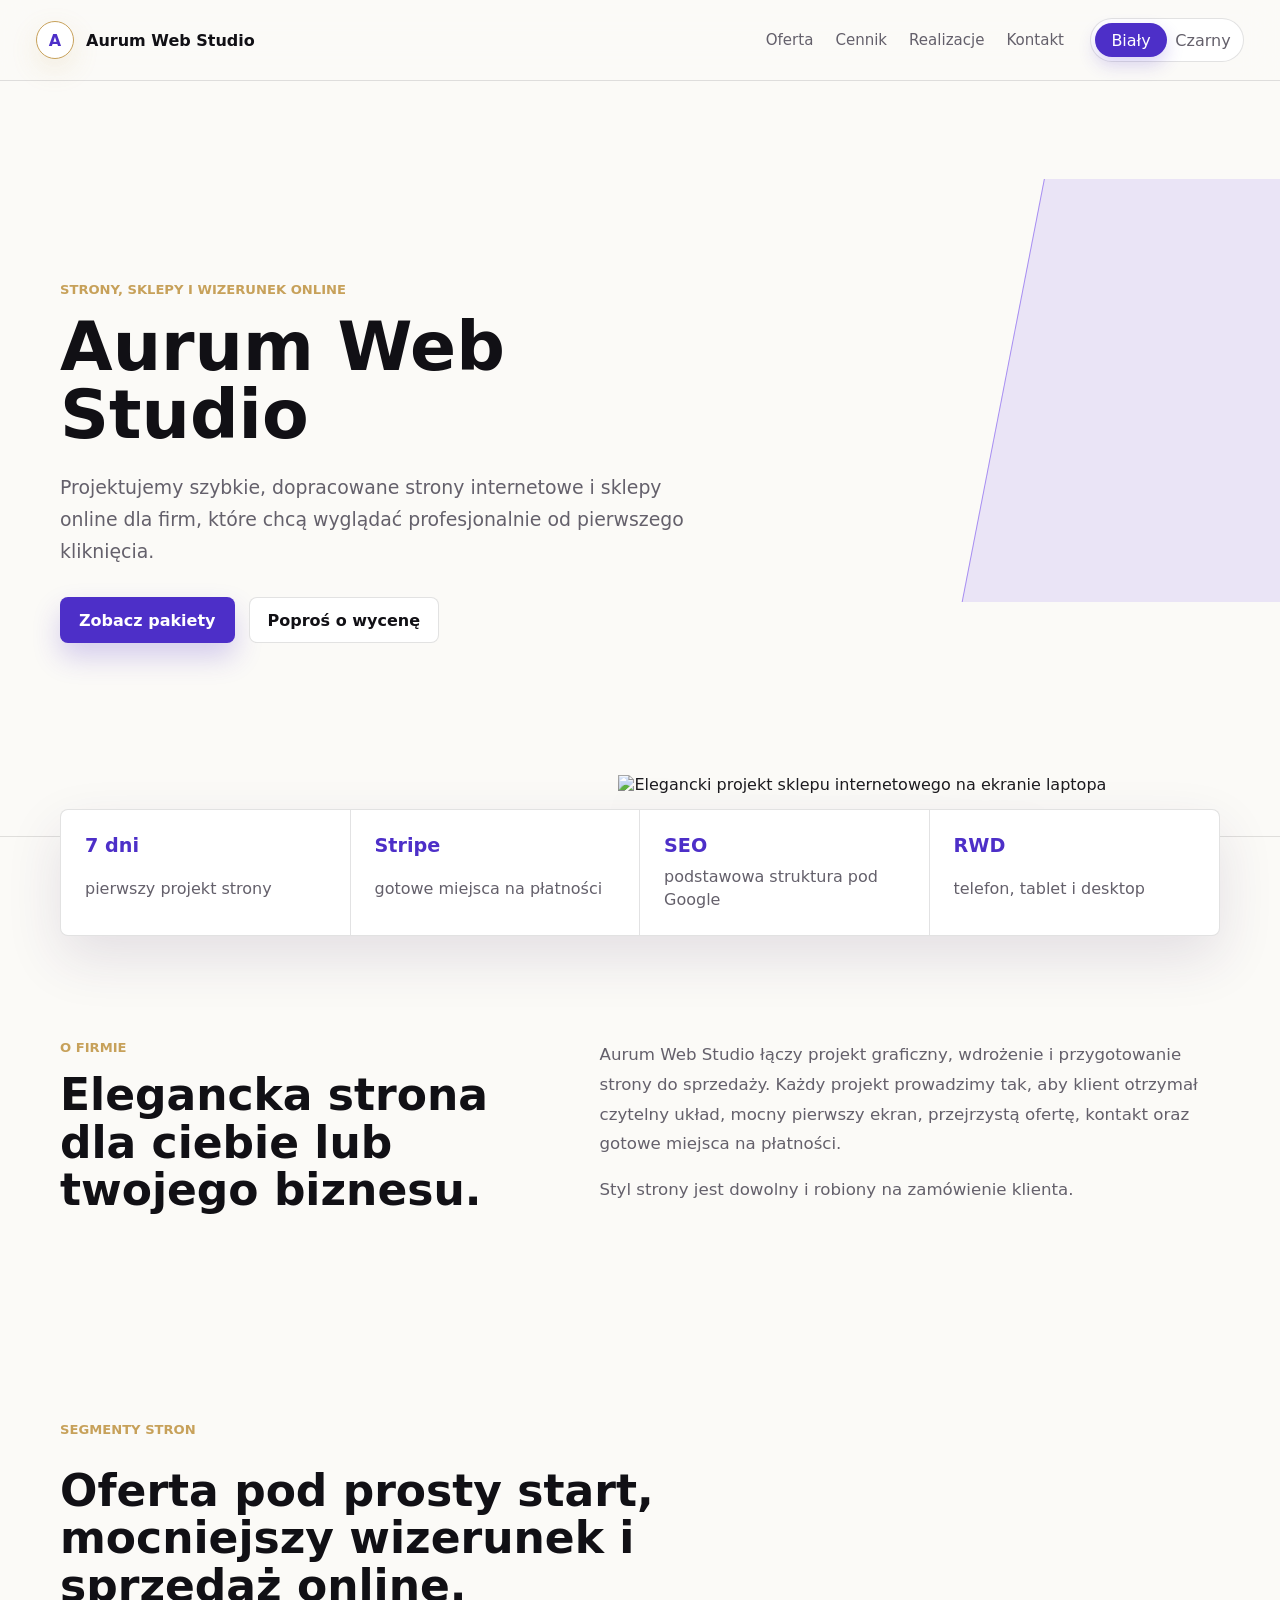
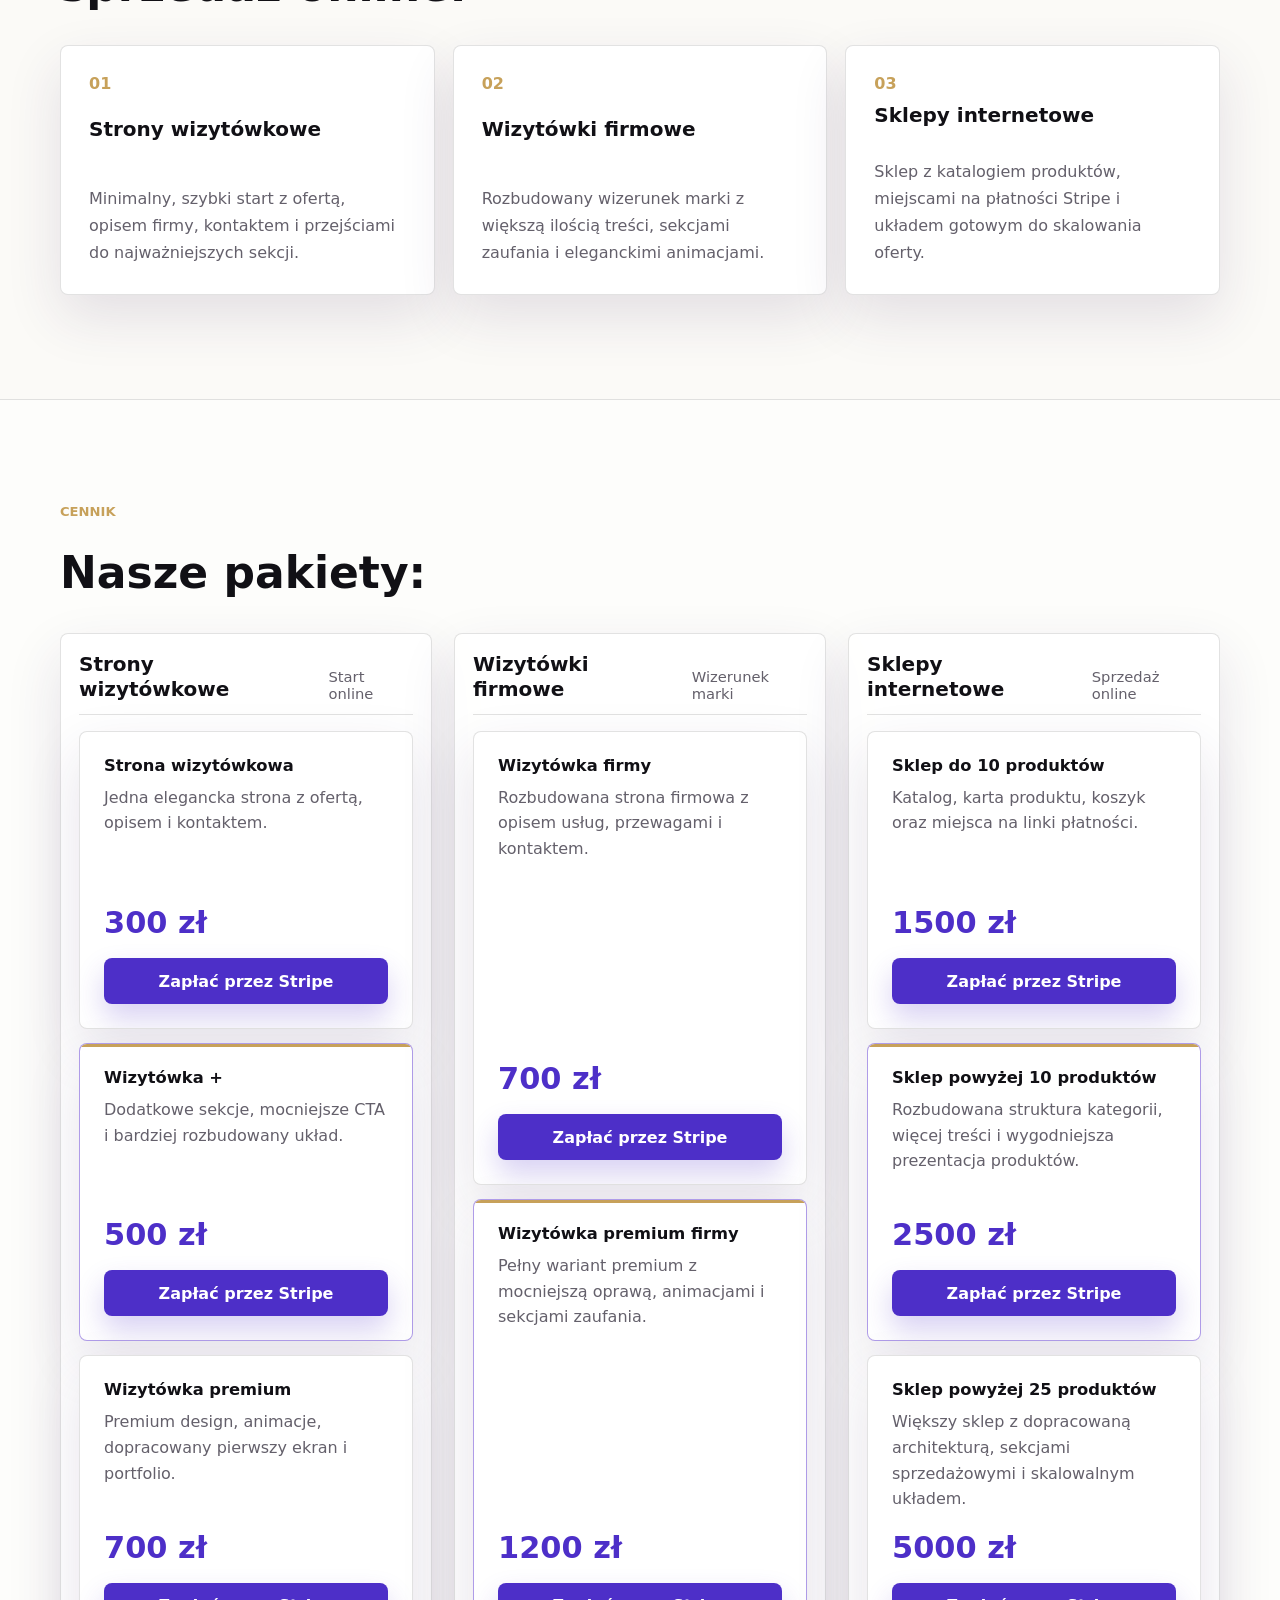
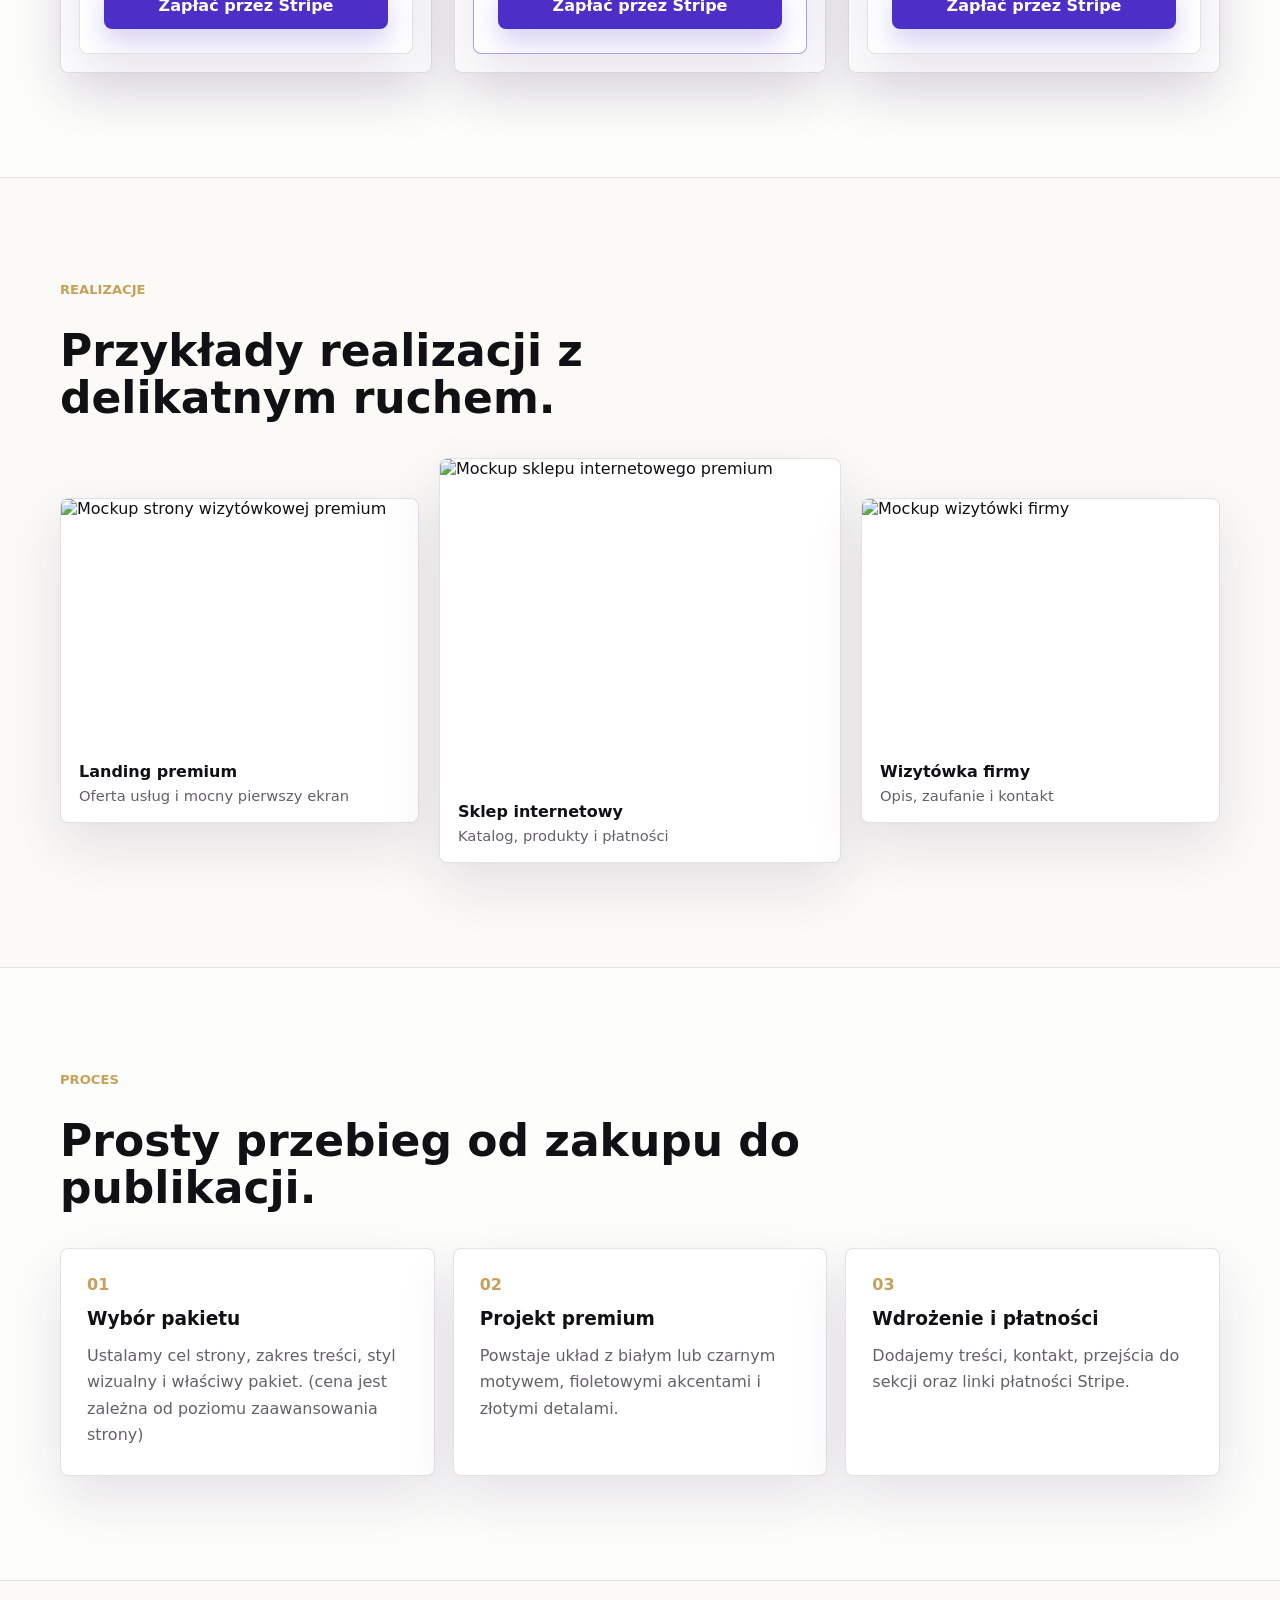
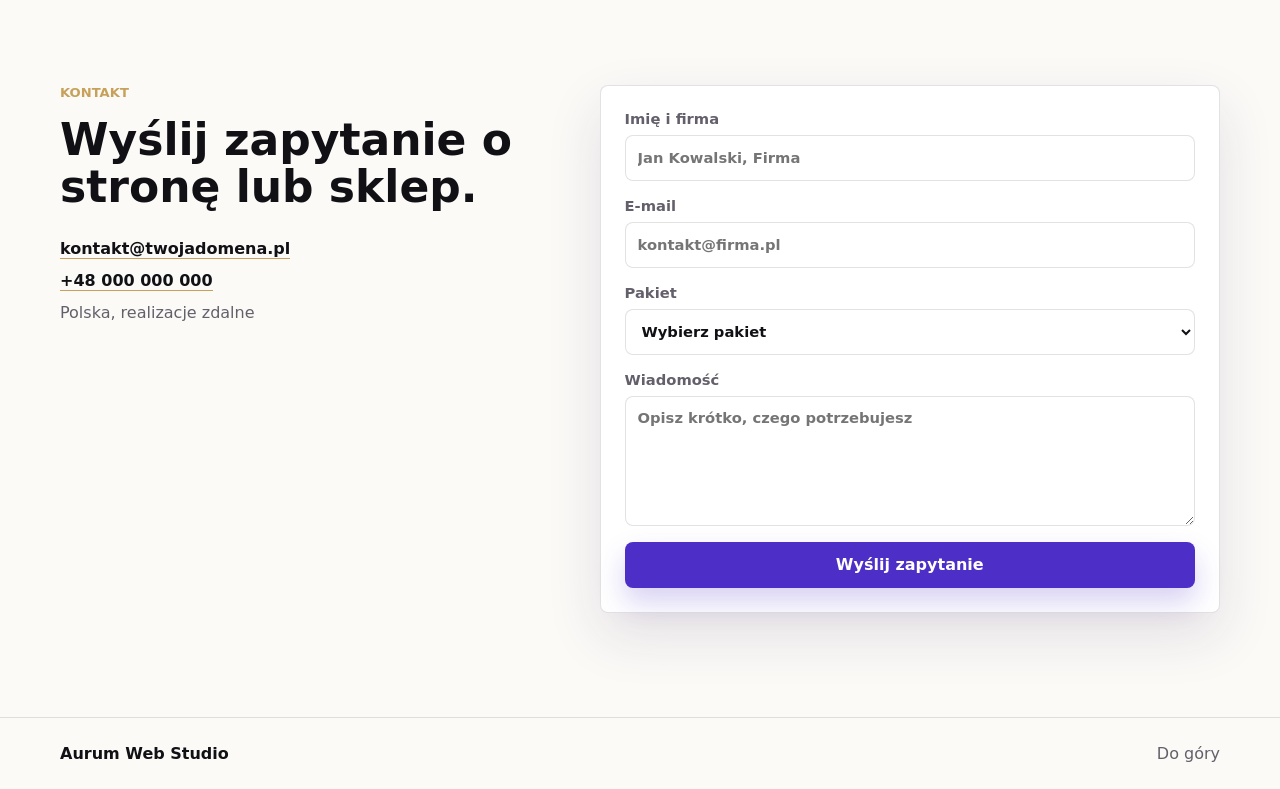
==== index.html @ e0962e8e "Add files via upload" ====
<!doctype html>
<html lang="pl" data-theme="light">
  <head>
    <meta charset="utf-8" />
    <meta name="viewport" content="width=device-width, initial-scale=1" />
    <meta
      name="description"
      content="Premium strony internetowe i sklepy online z eleganckim designem, płatnościami Stripe oraz gotowym kontaktem."
    />
    <title>Aurum Web Studio | Strony internetowe premium</title>
    <script>
      document.documentElement.classList.add("js");
    </script>
    <link rel="preload" href="assets/mockup-commerce.svg" as="image" />
    <link rel="stylesheet" href="styles.css" />
  </head>
  <body>
    <header class="site-header" data-reveal>
      <a class="brand-mark" href="#start" aria-label="Powrót na początek">
        <span class="brand-symbol" aria-hidden="true">A</span>
        <span class="brand-name">Aurum Web Studio</span>
      </a>

      <nav class="main-nav" aria-label="Główna nawigacja">
        <a href="#oferta">Oferta</a>
        <a href="#cennik">Cennik</a>
        <a href="#realizacje">Realizacje</a>
        <a href="#kontakt">Kontakt</a>
      </nav>

      <div class="theme-control" aria-label="Wybór motywu">
        <button class="theme-option is-active" type="button" data-theme-set="light">Biały</button>
        <button class="theme-option" type="button" data-theme-set="dark">Czarny</button>
      </div>
    </header>

    <main id="start">
      <section class="hero-section section-pad">
        <img
          class="hero-visual"
          src="assets/mockup-commerce.svg"
          alt="Elegancki projekt sklepu internetowego na ekranie laptopa"
        />

        <div class="section-shell hero-grid">
          <div class="hero-copy" data-reveal>
            <p class="eyebrow">Strony, sklepy i wizerunek online</p>
            <h1 class="brand-name">Aurum Web Studio</h1>
            <p class="hero-lead">
              Projektujemy szybkie, dopracowane strony internetowe i sklepy online dla firm, które chcą wyglądać
              profesjonalnie od pierwszego kliknięcia.
            </p>
            <div class="hero-actions" aria-label="Najważniejsze akcje">
              <a class="button button-primary" href="#cennik">Zobacz pakiety</a>
              <a class="button button-secondary" href="#kontakt">Poproś o wycenę</a>
            </div>
          </div>

        </div>
      </section>

      <section class="trust-strip" aria-label="Zakres realizacji" data-reveal>
        <div class="trust-item">
          <strong>7 dni</strong>
          <span>pierwszy projekt strony</span>
        </div>
        <div class="trust-item">
          <strong>Stripe</strong>
          <span>gotowe miejsca na płatności</span>
        </div>
        <div class="trust-item">
          <strong>SEO</strong>
          <span>podstawowa struktura pod Google</span>
        </div>
        <div class="trust-item">
          <strong>RWD</strong>
          <span>telefon, tablet i desktop</span>
        </div>
      </section>

      <section class="about-section section-pad" id="oferta">
        <div class="section-shell two-column">
          <div data-reveal>
            <p class="eyebrow">O firmie</p>
            <h2>Elegancka strona dla ciebie lub twojego biznesu.</h2>
          </div>
          <div class="rich-copy" data-reveal>
            <p>
              <span class="brand-name">Aurum Web Studio</span> łączy projekt graficzny, wdrożenie i przygotowanie strony
              do sprzedaży. Każdy projekt prowadzimy tak, aby klient otrzymał czytelny układ, mocny pierwszy ekran,
              przejrzystą ofertę, kontakt oraz gotowe miejsca na płatności.
            </p>
            <p>
              Styl strony jest dowolny i robiony na zamówienie klienta.
            </p>
          </div>
        </div>
      </section>

      <section class="services-section section-pad">
        <div class="section-shell">
          <div class="section-heading" data-reveal>
            <p class="eyebrow">Segmenty stron</p>
            <h2>Oferta pod prosty start, mocniejszy wizerunek i sprzedaż online.</h2>
          </div>

          <div class="service-grid">
            <article class="service-card" data-reveal>
              <span class="service-index">01</span>
              <h3>Strony wizytówkowe</h3>
              <p>Minimalny, szybki start z ofertą, opisem firmy, kontaktem i przejściami do najważniejszych sekcji.</p>
            </article>
            <article class="service-card" data-reveal>
              <span class="service-index">02</span>
              <h3>Wizytówki firmowe</h3>
              <p>Rozbudowany wizerunek marki z większą ilością treści, sekcjami zaufania i eleganckimi animacjami.</p>
            </article>
            <article class="service-card" data-reveal>
              <span class="service-index">03</span>
              <h3>Sklepy internetowe</h3>
              <p>Sklep z katalogiem produktów, miejscami na płatności Stripe i układem gotowym do skalowania oferty.</p>
            </article>
          </div>
        </div>
      </section>

      <section class="pricing-section section-pad" id="cennik">
        <div class="section-shell">
          <div class="section-heading" data-reveal>
            <p class="eyebrow">Cennik</p>
            <h2>Nasze pakiety:</h2>
          </div>

          <div class="pricing-groups">
            <div class="pricing-group" data-reveal>
              <div class="group-heading">
                <h3>Strony wizytówkowe</h3>
                <span>Start online</span>
              </div>
              <div class="price-list">
                <article class="price-card">
                  <div>
                    <h4>Strona wizytówkowa</h4>
                    <p>Jedna elegancka strona z ofertą, opisem i kontaktem.</p>
                  </div>
                  <strong>300 zł</strong>
                  <a class="stripe-button" href="https://buy.stripe.com/14A9AMg9U2O1gd68tHeAg01" data-plan="wizytowka-basic">Zapłać przez Stripe</a>
                </article>
                <article class="price-card featured">
                  <div>
                    <h4>Wizytówka +</h4>
                    <p>Dodatkowe sekcje, mocniejsze CTA i bardziej rozbudowany układ.</p>
                  </div>
                  <strong>500 zł</strong>
                  <a class="stripe-button" href="https://buy.stripe.com/5kQ3co0aW88lgd67pDeAg03" data-plan="wizytowka-plus">Zapłać przez Stripe</a>
                </article>
                <article class="price-card">
                  <div>
                    <h4>Wizytówka premium</h4>
                    <p>Premium design, animacje, dopracowany pierwszy ekran i portfolio.</p>
                  </div>
                  <strong>700 zł</strong>
                  <a class="stripe-button" href="https://buy.stripe.com/aFa7sE6zkagt2mg7pDeAg04" data-plan="wizytowka-premium">Zapłać przez Stripe</a>
                </article>
              </div>
            </div>

            <div class="pricing-group" data-reveal>
              <div class="group-heading">
                <h3>Wizytówki firmowe</h3>
                <span>Wizerunek marki</span>
              </div>
              <div class="price-list">
                <article class="price-card">
                  <div>
                    <h4>Wizytówka firmy</h4>
                    <p>Rozbudowana strona firmowa z opisem usług, przewagami i kontaktem.</p>
                  </div>
                  <strong>700 zł</strong>
                  <a class="stripe-button" href="https://buy.stripe.com/dRmaEQ8Hs1JX6CwfW9eAg05" data-plan="firma-basic">Zapłać przez Stripe</a>
                </article>
                <article class="price-card featured">
                  <div>
                    <h4>Wizytówka premium firmy</h4>
                    <p>Pełny wariant premium z mocniejszą oprawą, animacjami i sekcjami zaufania.</p>
                  </div>
                  <strong>1200 zł</strong>
                  <a class="stripe-button" href="https://buy.stripe.com/28E14g5vgdsF2mgcJXeAg06" data-plan="firma-premium">Zapłać przez Stripe</a>
                </article>
              </div>
            </div>

            <div class="pricing-group" data-reveal>
              <div class="group-heading">
                <h3>Sklepy internetowe</h3>
                <span>Sprzedaż online</span>
              </div>
              <div class="price-list">
                <article class="price-card">
                  <div>
                    <h4>Sklep do 10 produktów</h4>
                    <p>Katalog, karta produktu, koszyk oraz miejsca na linki płatności.</p>
                  </div>
                  <strong>1500 zł</strong>
                  <a class="stripe-button" href="https://buy.stripe.com/6oUcMY8Hs74h0e811feAg07" data-plan="sklep-10">Zapłać przez Stripe</a>
                </article>
                <article class="price-card featured">
                  <div>
                    <h4>Sklep powyżej 10 produktów</h4>
                    <p>Rozbudowana struktura kategorii, więcej treści i wygodniejsza prezentacja produktów.</p>
                  </div>
                  <strong>2500 zł</strong>
                  <a class="stripe-button" href="https://buy.stripe.com/4gM4gsf5QdsF4uoh0deAg08" data-plan="sklep-25">Zapłać przez Stripe</a>
                </article>
                <article class="price-card">
                  <div>
                    <h4>Sklep powyżej 25 produktów</h4>
                    <p>Większy sklep z dopracowaną architekturą, sekcjami sprzedażowymi i skalowalnym układem.</p>
                  </div>
                  <strong>5000 zł</strong>
                  <a class="stripe-button" href="https://buy.stripe.com/28E14g7Do9cp9OI11feAg09" data-plan="sklep-25-plus">Zapłać przez Stripe</a>
                </article>
              </div>
            </div>
          </div>
        </div>
      </section>

      <section class="showcase-section section-pad" id="realizacje">
        <div class="section-shell">
          <div class="section-heading" data-reveal>
            <p class="eyebrow">Realizacje</p>
            <h2>Przykłady realizacji z delikatnym ruchem.</h2>
          </div>

          <div class="showcase-grid">
            <figure class="showcase-item" data-reveal>
              <img src="assets/mockup-landing.svg" alt="Mockup strony wizytówkowej premium" />
              <figcaption>
                <strong>Landing premium</strong>
                <span>Oferta usług i mocny pierwszy ekran</span>
              </figcaption>
            </figure>
            <figure class="showcase-item is-tall" data-reveal>
              <img src="assets/mockup-commerce.svg" alt="Mockup sklepu internetowego premium" />
              <figcaption>
                <strong>Sklep internetowy</strong>
                <span>Katalog, produkty i płatności</span>
              </figcaption>
            </figure>
            <figure class="showcase-item" data-reveal>
              <img src="assets/mockup-corporate.svg" alt="Mockup wizytówki firmy" />
              <figcaption>
                <strong>Wizytówka firmy</strong>
                <span>Opis, zaufanie i kontakt</span>
              </figcaption>
            </figure>
          </div>
        </div>
      </section>

      <section class="process-section section-pad">
        <div class="section-shell">
          <div class="section-heading" data-reveal>
            <p class="eyebrow">Proces</p>
            <h2>Prosty przebieg od zakupu do publikacji.</h2>
          </div>

          <ol class="process-list">
            <li data-reveal>
              <span>01</span>
              <strong>Wybór pakietu</strong>
              <p>Ustalamy cel strony, zakres treści, styl wizualny i właściwy pakiet. (cena jest zależna od poziomu zaawansowania strony)</p>
            </li>
            <li data-reveal>
              <span>02</span>
              <strong>Projekt premium</strong>
              <p>Powstaje układ z białym lub czarnym motywem, fioletowymi akcentami i złotymi detalami.</p>
            </li>
            <li data-reveal>
              <span>03</span>
              <strong>Wdrożenie i płatności</strong>
              <p>Dodajemy treści, kontakt, przejścia do sekcji oraz linki płatności Stripe.</p>
            </li>
          </ol>
        </div>
      </section>

      <section class="contact-section section-pad" id="kontakt">
        <div class="section-shell contact-grid">
          <div data-reveal>
            <p class="eyebrow">Kontakt</p>
            <h2>Wyślij zapytanie o stronę lub sklep.</h2>
            <div class="contact-details">
              <a href="mailto:kontakt@twojadomena.pl">kontakt@twojadomena.pl</a>
              <a href="tel:+48000000000">+48 000 000 000</a>
              <span>Polska, realizacje zdalne</span>
            </div>
          </div>

          <form class="contact-form" id="contactForm" data-reveal>
            <label>
              <span>Imię i firma</span>
              <input name="name" type="text" placeholder="Jan Kowalski, Firma" required />
            </label>
            <label>
              <span>E-mail</span>
              <input name="email" type="email" placeholder="kontakt@firma.pl" required />
            </label>
            <label>
              <span>Pakiet</span>
              <select name="package" required>
                <option value="">Wybierz pakiet</option>
                <option>Strona wizytówkowa - 300 zł</option>
                <option>Wizytówka + - 500 zł</option>
                <option>Wizytówka premium - 700 zł</option>
                <option>Wizytówka firmy - 700 zł</option>
                <option>Wizytówka premium firmy - 1200 zł</option>
                <option>Sklep do 10 produktów - 1500 zł</option>
                <option>Sklep powyżej 10 produktów - 2500 zł</option>
                <option>Sklep powyżej 25 produktów - 5000 zł</option>
              </select>
            </label>
            <label>
              <span>Wiadomość</span>
              <textarea name="message" rows="5" placeholder="Opisz krótko, czego potrzebujesz"></textarea>
            </label>
            <button class="button button-primary" type="submit">Wyślij zapytanie</button>
          </form>
        </div>
      </section>
    </main>

    <footer class="site-footer">
      <div class="section-shell footer-inner">
        <span class="brand-name">Aurum Web Studio</span>
        <a href="#start">Do góry</a>
      </div>
    </footer>

    <script src="script.js"></script>
  </body>
</html>
---- styles.css ----
:root {
  color-scheme: light;
  --bg: #fbfaf7;
  --bg-raised: #ffffff;
  --ink: #111015;
  --muted: #64606b;
  --line: rgba(17, 16, 21, 0.12);
  --purple: #6f45ef;
  --purple-strong: #4d2fc8;
  --gold: #c7a15a;
  --gold-soft: #f1e4c4;
  --shadow: 0 22px 55px rgba(55, 37, 91, 0.12);
  --radius: 8px;
  --max-width: 1160px;
  font-family:
    Inter, ui-sans-serif, system-ui, -apple-system, BlinkMacSystemFont, "Segoe UI", sans-serif;
  letter-spacing: 0;
}

:root[data-theme="dark"] {
  color-scheme: dark;
  --bg: #07070a;
  --bg-raised: #111017;
  --ink: #f8f5ee;
  --muted: #b7b0c4;
  --line: rgba(248, 245, 238, 0.14);
  --purple: #9676ff;
  --purple-strong: #b39cff;
  --gold: #e2c279;
  --gold-soft: rgba(226, 194, 121, 0.16);
  --shadow: 0 22px 55px rgba(0, 0, 0, 0.34);
}

* {
  box-sizing: border-box;
}

html {
  scroll-behavior: smooth;
}

section[id] {
  scroll-margin-top: 112px;
}

body {
  margin: 0;
  background: var(--bg);
  color: var(--ink);
  font-family: inherit;
  overflow-x: hidden;
}

body::selection {
  background: var(--gold-soft);
  color: var(--ink);
}

a {
  color: inherit;
  text-decoration: none;
}

img {
  display: block;
  max-width: 100%;
}

button,
input,
select,
textarea {
  font: inherit;
}

.site-header {
  position: sticky;
  top: 0;
  z-index: 20;
  display: grid;
  grid-template-columns: 1fr auto auto;
  gap: 26px;
  align-items: center;
  padding: 18px 36px;
  border-bottom: 1px solid var(--line);
  background: color-mix(in srgb, var(--bg) 88%, transparent);
  backdrop-filter: blur(18px);
}

.brand-mark {
  display: inline-flex;
  align-items: center;
  gap: 12px;
  min-width: 0;
  font-weight: 750;
}

.brand-symbol {
  display: grid;
  width: 38px;
  height: 38px;
  place-items: center;
  border: 1px solid var(--gold);
  border-radius: 50%;
  color: var(--purple-strong);
  background: var(--bg-raised);
  box-shadow: 0 10px 28px rgba(199, 161, 90, 0.16);
}

.brand-name {
  overflow-wrap: anywhere;
}

.main-nav {
  display: flex;
  gap: 22px;
  color: var(--muted);
  font-size: 0.94rem;
}

.main-nav a {
  position: relative;
  padding: 8px 0;
}

.main-nav a::after {
  position: absolute;
  right: 0;
  bottom: 2px;
  left: 0;
  height: 1px;
  content: "";
  background: var(--gold);
  transform: scaleX(0);
  transform-origin: right;
  transition: transform 220ms ease;
}

.main-nav a:hover::after,
.main-nav a:focus-visible::after {
  transform: scaleX(1);
  transform-origin: left;
}

.theme-control {
  display: grid;
  grid-template-columns: 1fr 1fr;
  min-width: 154px;
  padding: 4px;
  border: 1px solid var(--line);
  border-radius: 999px;
  background: var(--bg-raised);
}

.theme-option {
  min-height: 34px;
  border: 0;
  border-radius: 999px;
  color: var(--muted);
  background: transparent;
  cursor: pointer;
  transition:
    background 180ms ease,
    color 180ms ease,
    box-shadow 180ms ease;
}

.theme-option.is-active {
  color: #ffffff;
  background: var(--purple-strong);
  box-shadow: 0 8px 18px rgba(77, 47, 200, 0.2);
}

.section-shell {
  width: min(100% - 40px, var(--max-width));
  margin: 0 auto;
}

.section-pad {
  padding: 104px 0;
}

.hero-section {
  position: relative;
  min-height: 84svh;
  display: flex;
  align-items: center;
  overflow: clip;
  border-bottom: 1px solid var(--line);
}

.hero-section::before {
  position: absolute;
  top: 13%;
  right: 0;
  width: 30vw;
  min-width: 280px;
  height: 56%;
  content: "";
  border-left: 1px solid color-mix(in srgb, var(--purple) 55%, transparent);
  background: color-mix(in srgb, var(--purple) 12%, transparent);
  transform: skewX(-11deg) translateX(28%);
}

.hero-visual {
  position: absolute;
  right: max(20px, calc((100vw - var(--max-width)) / 2));
  bottom: 42px;
  width: min(47vw, 620px);
  opacity: 0.95;
  filter: drop-shadow(0 32px 46px rgba(50, 30, 90, 0.24));
  animation: visualDrift 9s ease-in-out infinite;
}

.hero-grid {
  position: relative;
  display: grid;
  grid-template-columns: minmax(0, 0.92fr) minmax(290px, 0.42fr);
  gap: 46px;
  align-items: end;
}

.hero-copy {
  max-width: 690px;
  padding: 36px 0 28px;
}

.eyebrow {
  margin: 0 0 16px;
  color: var(--gold);
  font-size: 0.82rem;
  font-weight: 800;
  text-transform: uppercase;
  letter-spacing: 0;
}

h1,
h2,
h3,
h4,
p {
  margin-top: 0;
}

h1 {
  margin-bottom: 22px;
  font-size: 4.25rem;
  line-height: 1;
  letter-spacing: 0;
}

h2 {
  margin-bottom: 0;
  max-width: 800px;
  font-size: 2.75rem;
  line-height: 1.08;
  letter-spacing: 0;
}

h3 {
  font-size: 1.25rem;
  line-height: 1.25;
  letter-spacing: 0;
}

h4 {
  font-size: 1.02rem;
  line-height: 1.28;
  letter-spacing: 0;
}

.hero-lead {
  max-width: 650px;
  margin-bottom: 30px;
  color: var(--muted);
  font-size: 1.18rem;
  line-height: 1.7;
}

.hero-actions {
  display: flex;
  flex-wrap: wrap;
  gap: 14px;
}

.button,
.stripe-button {
  display: inline-flex;
  align-items: center;
  justify-content: center;
  min-height: 46px;
  padding: 0 18px;
  border: 1px solid transparent;
  border-radius: var(--radius);
  font-weight: 750;
  cursor: pointer;
  transition:
    transform 180ms ease,
    box-shadow 180ms ease,
    border-color 180ms ease,
    background 180ms ease;
}

.button:hover,
.stripe-button:hover,
.button:focus-visible,
.stripe-button:focus-visible {
  transform: translateY(-2px);
}

.button-primary,
.stripe-button {
  color: #ffffff;
  background: var(--purple-strong);
  box-shadow: 0 14px 28px rgba(77, 47, 200, 0.22);
}

.button-secondary {
  color: var(--ink);
  border-color: var(--line);
  background: var(--bg-raised);
}

.contact-form input,
.contact-form select,
.contact-form textarea {
  width: 100%;
  border: 1px solid var(--line);
  border-radius: var(--radius);
  color: var(--ink);
  background: var(--bg-raised);
  outline: 0;
  transition:
    border-color 180ms ease,
    box-shadow 180ms ease;
}

.contact-form input:focus,
.contact-form select:focus,
.contact-form textarea:focus {
  border-color: var(--purple);
  box-shadow: 0 0 0 4px color-mix(in srgb, var(--purple) 18%, transparent);
}

.trust-strip {
  display: grid;
  grid-template-columns: repeat(4, 1fr);
  width: min(100% - 40px, var(--max-width));
  margin: -28px auto 0;
  border: 1px solid var(--line);
  border-radius: var(--radius);
  background: var(--bg-raised);
  box-shadow: var(--shadow);
}

.trust-item {
  display: grid;
  gap: 8px;
  padding: 24px;
  border-right: 1px solid var(--line);
}

.trust-item:last-child {
  border-right: 0;
}

.trust-item strong {
  color: var(--purple-strong);
  font-size: 1.2rem;
}

.trust-item span {
  color: var(--muted);
  line-height: 1.45;
}

.two-column,
.contact-grid {
  display: grid;
  grid-template-columns: minmax(0, 0.76fr) minmax(320px, 1fr);
  gap: 68px;
}

.rich-copy {
  color: var(--muted);
  font-size: 1.04rem;
  line-height: 1.78;
}

.rich-copy p:last-child {
  margin-bottom: 0;
}

.section-heading {
  display: grid;
  gap: 14px;
  margin-bottom: 36px;
}

.service-grid {
  display: grid;
  grid-template-columns: repeat(3, 1fr);
  gap: 18px;
}

.service-card,
.price-card,
.process-list li,
.contact-form {
  border: 1px solid var(--line);
  border-radius: var(--radius);
  background: var(--bg-raised);
  box-shadow: var(--shadow);
}

.service-card {
  min-height: 250px;
  display: flex;
  flex-direction: column;
  justify-content: space-between;
  padding: 28px;
  overflow: hidden;
}

.service-index {
  color: var(--gold);
  font-weight: 800;
}

.service-card p {
  margin-bottom: 0;
  color: var(--muted);
  line-height: 1.7;
}

.pricing-section,
.process-section {
  background: color-mix(in srgb, var(--bg-raised) 54%, var(--bg));
  border-top: 1px solid var(--line);
  border-bottom: 1px solid var(--line);
}

.pricing-groups {
  display: grid;
  grid-template-columns: repeat(3, minmax(0, 1fr));
  gap: 22px;
  align-items: stretch;
}

.pricing-group {
  display: flex;
  flex-direction: column;
  gap: 16px;
  min-width: 0;
  padding: 18px;
  border: 1px solid var(--line);
  border-radius: var(--radius);
  background: color-mix(in srgb, var(--bg-raised) 82%, transparent);
  box-shadow: var(--shadow);
}

.group-heading {
  display: flex;
  align-items: end;
  justify-content: space-between;
  gap: 20px;
  padding-bottom: 12px;
  border-bottom: 1px solid var(--line);
}

.group-heading h3 {
  margin-bottom: 0;
}

.group-heading span {
  color: var(--muted);
  font-size: 0.92rem;
}

.price-list {
  display: grid;
  grid-auto-rows: 1fr;
  gap: 14px;
  flex: 1;
}

.price-card {
  position: relative;
  display: grid;
  grid-template-rows: 1fr auto auto;
  gap: 18px;
  min-height: 236px;
  padding: 24px;
  overflow: hidden;
}

.price-card::before {
  position: absolute;
  top: 0;
  right: 0;
  left: 0;
  height: 3px;
  content: "";
  background: var(--gold);
  opacity: 0;
  transition: opacity 180ms ease;
}

.price-card.featured {
  border-color: color-mix(in srgb, var(--purple) 44%, var(--line));
}

.price-card.featured::before {
  opacity: 1;
}

.price-card h4 {
  margin-bottom: 8px;
}

.price-card p {
  margin-bottom: 0;
  color: var(--muted);
  line-height: 1.6;
}

.price-card strong {
  color: var(--purple-strong);
  font-size: 1.9rem;
}

.stripe-button {
  width: 100%;
}

.showcase-grid {
  display: grid;
  grid-template-columns: 1fr 1.12fr 1fr;
  gap: 20px;
  align-items: center;
}

.showcase-item {
  margin: 0;
  border: 1px solid var(--line);
  border-radius: var(--radius);
  background: var(--bg-raised);
  box-shadow: var(--shadow);
  overflow: hidden;
  transform-style: preserve-3d;
  transition:
    transform 260ms ease,
    border-color 260ms ease;
}

.showcase-item:hover,
.showcase-item:focus-within {
  border-color: var(--gold);
  transform: translateY(-8px);
}

.showcase-item img {
  width: 100%;
  aspect-ratio: 16 / 11;
  object-fit: cover;
  animation: softFloat 8s ease-in-out infinite;
}

.showcase-item.is-tall img {
  aspect-ratio: 16 / 13;
}

.showcase-item figcaption {
  display: grid;
  gap: 6px;
  padding: 18px;
}

.showcase-item strong {
  font-size: 1rem;
}

.showcase-item span {
  color: var(--muted);
  font-size: 0.92rem;
}

.process-list {
  display: grid;
  grid-template-columns: repeat(3, 1fr);
  gap: 18px;
  padding: 0;
  margin: 0;
  list-style: none;
}

.process-list li {
  min-height: 228px;
  display: grid;
  gap: 14px;
  align-content: start;
  padding: 26px;
}

.process-list span {
  color: var(--gold);
  font-weight: 800;
}

.process-list strong {
  font-size: 1.16rem;
}

.process-list p {
  margin-bottom: 0;
  color: var(--muted);
  line-height: 1.65;
}

.contact-details {
  display: grid;
  gap: 12px;
  margin-top: 28px;
  color: var(--muted);
}

.contact-details a {
  width: fit-content;
  color: var(--ink);
  font-weight: 760;
  border-bottom: 1px solid var(--gold);
}

.contact-form {
  display: grid;
  gap: 16px;
  padding: 24px;
}

.contact-form label {
  display: grid;
  gap: 8px;
  color: var(--muted);
  font-size: 0.92rem;
  font-weight: 650;
}

.contact-form input,
.contact-form select {
  min-height: 46px;
  padding: 0 12px;
}

.contact-form textarea {
  min-height: 130px;
  padding: 12px;
  resize: vertical;
}

.site-footer {
  border-top: 1px solid var(--line);
  padding: 26px 0;
  color: var(--muted);
}

.footer-inner {
  display: flex;
  align-items: center;
  justify-content: space-between;
  gap: 18px;
}

.footer-inner .brand-name {
  color: var(--ink);
  font-weight: 780;
}

.js [data-reveal] {
  opacity: 0;
  transform: translateY(18px);
  transition:
    opacity 620ms ease,
    transform 620ms ease;
}

.js [data-reveal].is-visible {
  opacity: 1;
  transform: translateY(0);
}

@keyframes visualDrift {
  0%,
  100% {
    transform: translate3d(0, 0, 0) rotate(0deg);
  }
  50% {
    transform: translate3d(0, -12px, 0) rotate(0.4deg);
  }
}

@keyframes softFloat {
  0%,
  100% {
    transform: scale(1);
  }
  50% {
    transform: scale(1.025);
  }
}

@media (max-width: 980px) {
  .site-header {
    grid-template-columns: 1fr auto;
    padding: 14px 20px;
  }

  .main-nav {
    grid-column: 1 / -1;
    justify-content: space-between;
    order: 3;
    gap: 12px;
    overflow-x: auto;
  }

  .hero-grid,
  .two-column,
  .contact-grid,
  .service-grid,
  .process-list,
  .showcase-grid {
    grid-template-columns: 1fr;
  }

  .pricing-groups {
    grid-template-columns: repeat(3, minmax(280px, 1fr));
    overflow-x: auto;
    padding-bottom: 10px;
    scroll-snap-type: x proximity;
  }

  .pricing-group {
    scroll-snap-align: start;
  }

  .hero-section {
    min-height: auto;
    padding-top: 70px;
    flex-direction: column;
  }

  .hero-visual {
    position: relative;
    right: auto;
    bottom: auto;
    order: 2;
    width: min(100% - 40px, 520px);
    margin: 18px auto -42px;
  }

  .hero-section .section-shell {
    order: 1;
  }

  .hero-grid {
    gap: 18px;
  }

  h1 {
    font-size: 3.1rem;
  }

  h2 {
    font-size: 2.15rem;
  }

  .trust-strip {
    grid-template-columns: repeat(2, 1fr);
    margin-top: 0;
  }

  .trust-item:nth-child(2) {
    border-right: 0;
  }

  .trust-item:nth-child(-n + 2) {
    border-bottom: 1px solid var(--line);
  }

}

@media (max-width: 620px) {
  .site-header {
    gap: 12px;
  }

  .brand-mark {
    gap: 9px;
  }

  .brand-symbol {
    width: 34px;
    height: 34px;
  }

  .theme-control {
    min-width: 132px;
  }

  .theme-option {
    min-height: 32px;
    font-size: 0.86rem;
  }

  .main-nav {
    font-size: 0.88rem;
  }

  .section-shell,
  .trust-strip {
    width: min(100% - 28px, var(--max-width));
  }

  .section-pad {
    padding: 72px 0;
  }

  .hero-section {
    padding-top: 46px;
  }

  .hero-section::before {
    width: 240px;
    min-width: 0;
    height: 42%;
  }

  h1 {
    font-size: 2.45rem;
  }

  h2 {
    font-size: 1.82rem;
  }

  .hero-lead {
    font-size: 1rem;
  }

  .hero-actions,
  .footer-inner {
    align-items: stretch;
    flex-direction: column;
  }

  .button {
    width: 100%;
  }

  .trust-strip {
    grid-template-columns: 1fr;
  }

  .trust-item {
    border-right: 0;
    border-bottom: 1px solid var(--line);
  }

  .trust-item:last-child {
    border-bottom: 0;
  }

  .group-heading {
    align-items: start;
    flex-direction: column;
    gap: 6px;
  }

  .pricing-groups {
    grid-template-columns: 1fr;
    overflow-x: visible;
    padding-bottom: 0;
  }

  .price-card,
  .service-card,
  .process-list li,
  .contact-form {
    padding: 20px;
  }
}

@media (prefers-reduced-motion: reduce) {
  *,
  *::before,
  *::after {
    scroll-behavior: auto !important;
    animation-duration: 0.001ms !important;
    animation-iteration-count: 1 !important;
    transition-duration: 0.001ms !important;
  }
}
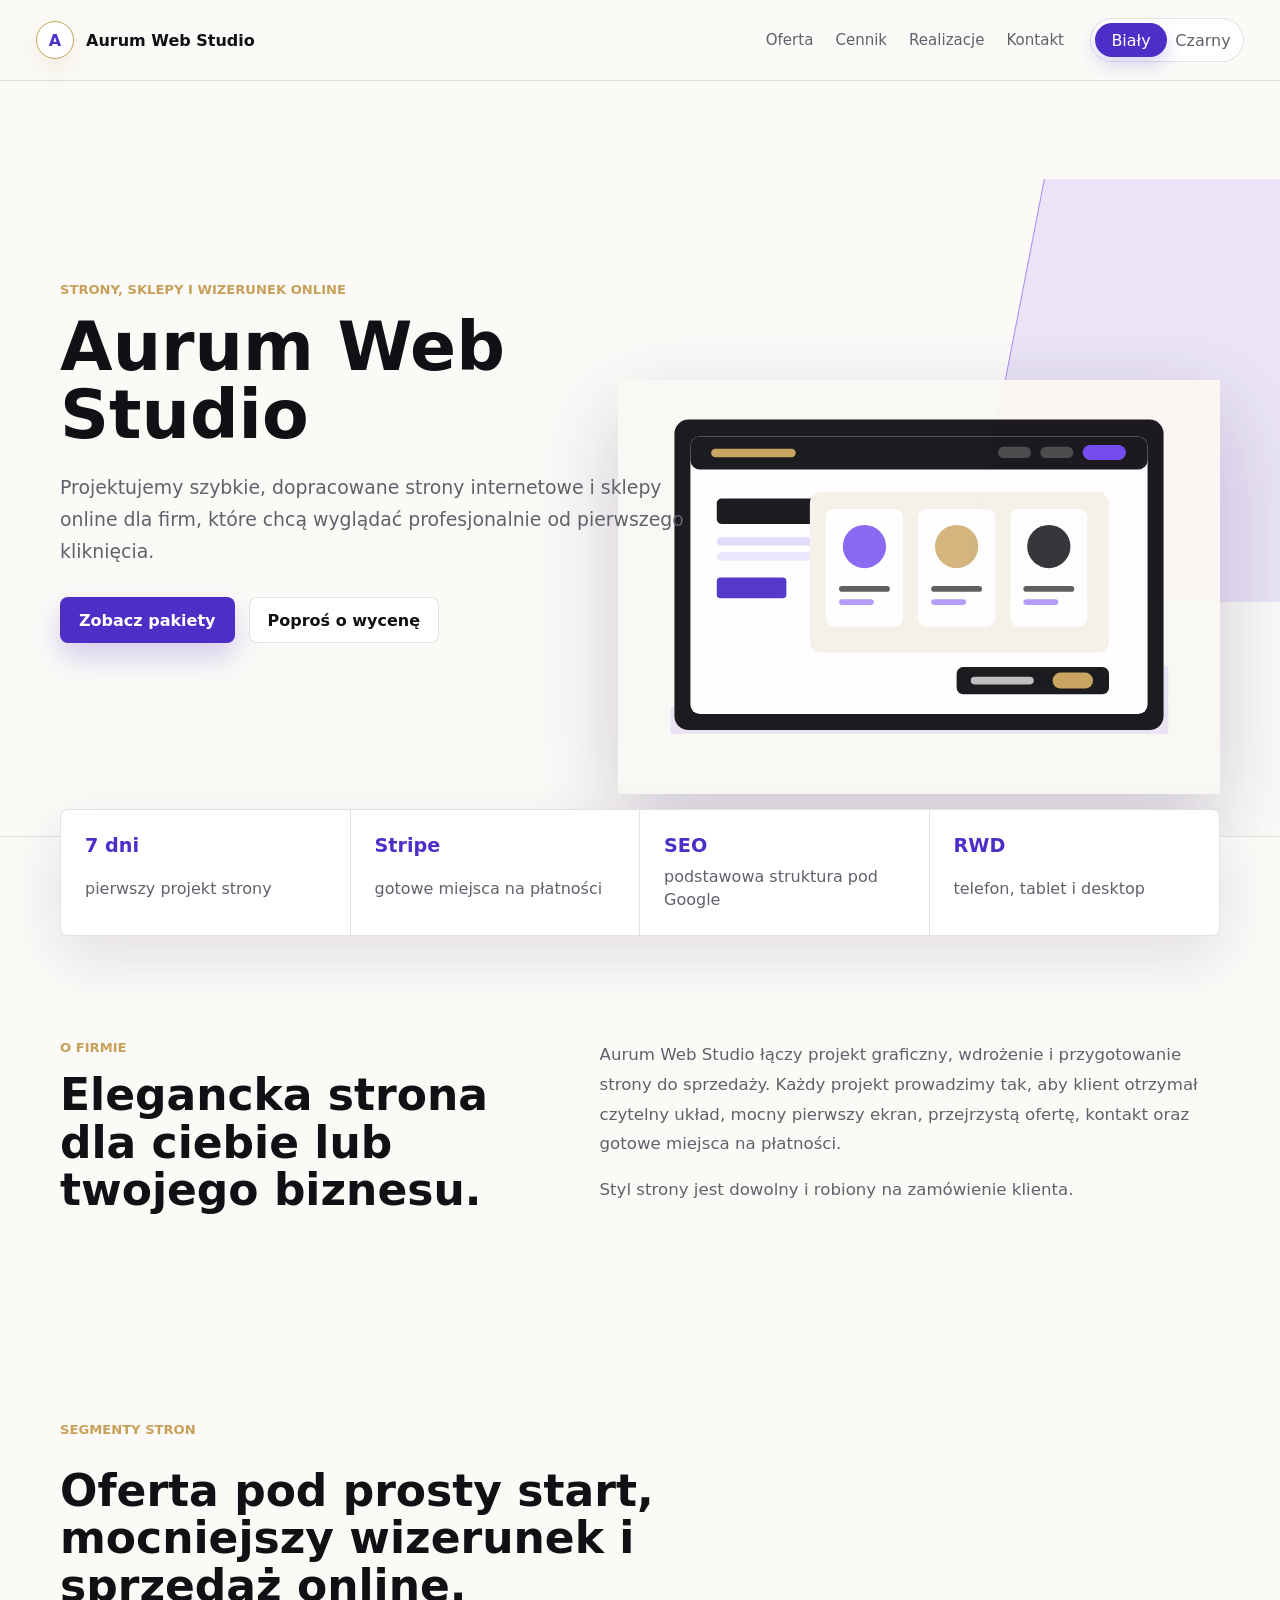
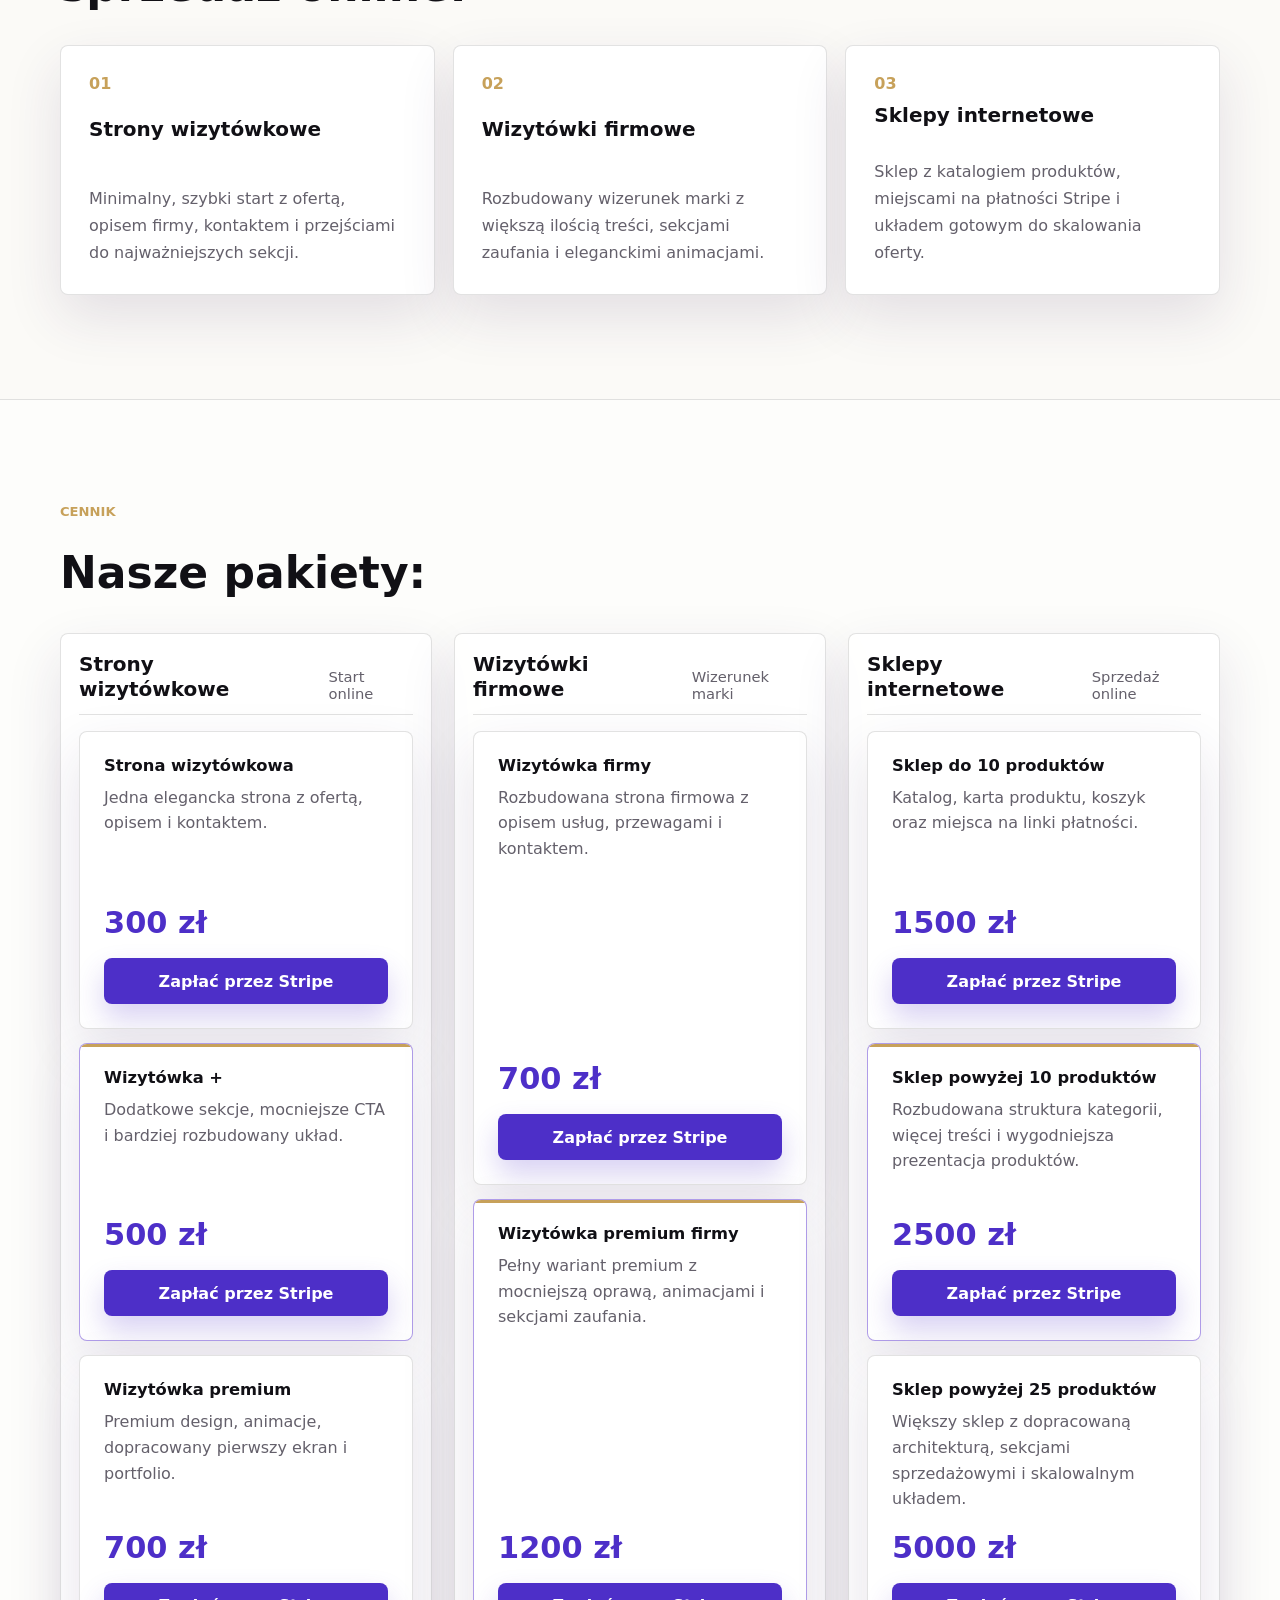
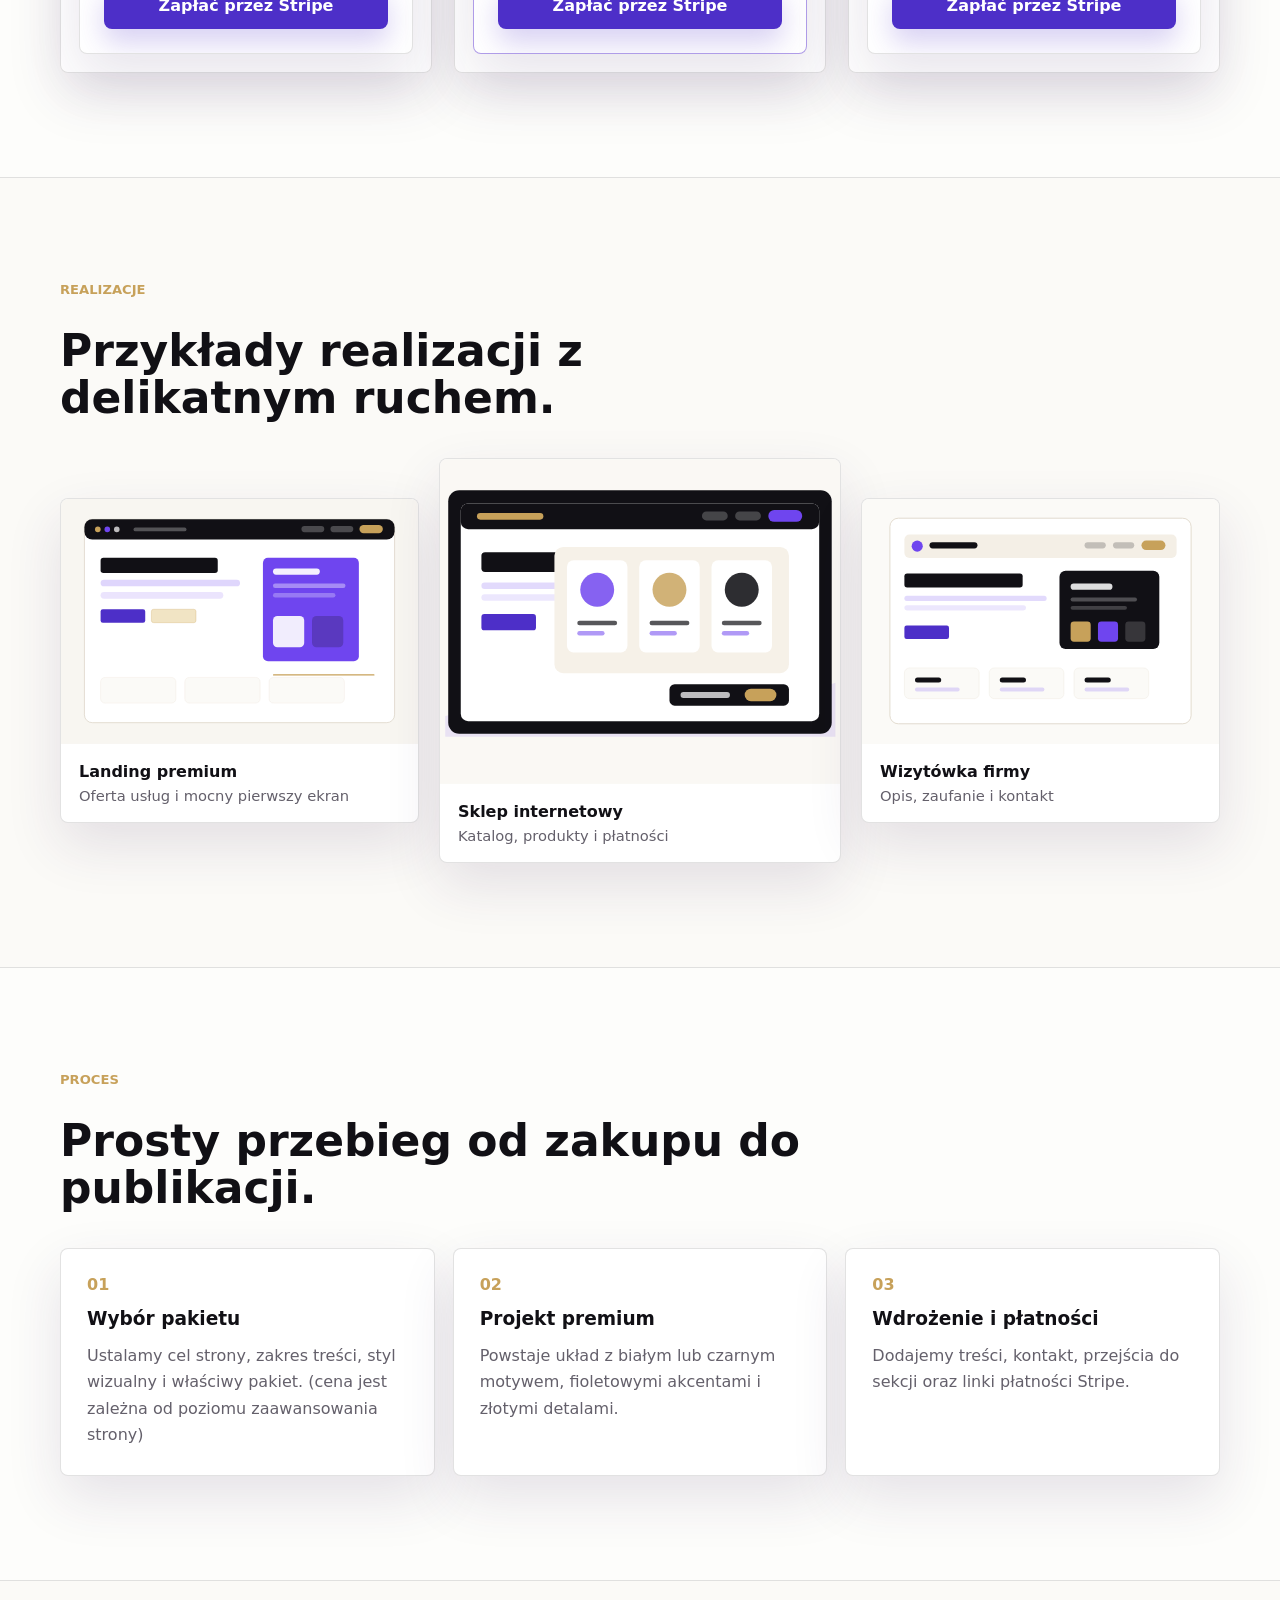
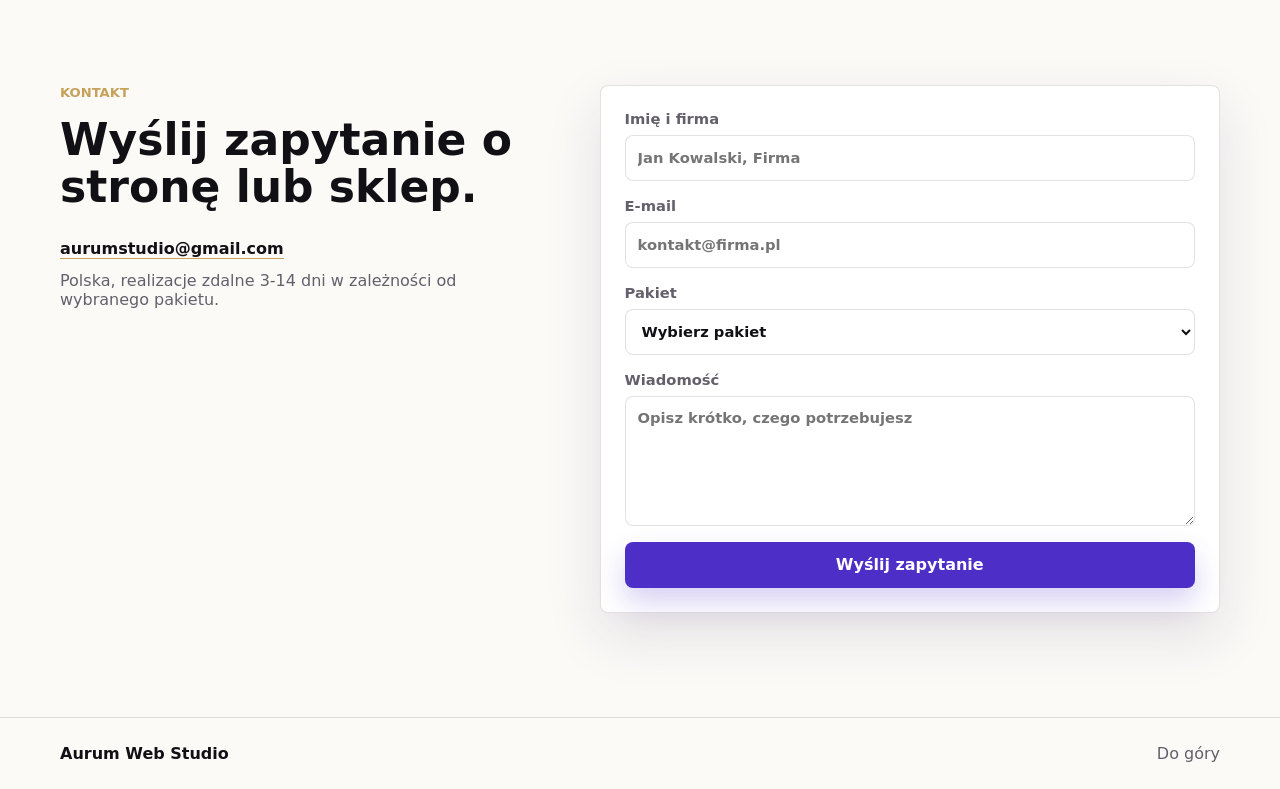
==== commit b64223c6: "Add files via upload" ====
--- a/index.html
+++ b/index.html
@@ -1,6 +1,7 @@
 <!doctype html>
 <html lang="pl" data-theme="light">
   <head>
+    <link rel="icon" type="image/png" href="/favicon.png">
     <meta charset="utf-8" />
     <meta name="viewport" content="width=device-width, initial-scale=1" />
     <meta
@@ -292,9 +293,8 @@
             <p class="eyebrow">Kontakt</p>
             <h2>Wyślij zapytanie o stronę lub sklep.</h2>
             <div class="contact-details">
-              <a href="mailto:kontakt@twojadomena.pl">kontakt@twojadomena.pl</a>
-              <a href="tel:+48000000000">+48 000 000 000</a>
-              <span>Polska, realizacje zdalne</span>
+              <a href="mailto:aurumstudio@gmail.com">aurumstudio@gmail.com</a>
+              <span>Polska, realizacje zdalne 3-14 dni w zależności od wybranego pakietu.</span>
             </div>
           </div>
 
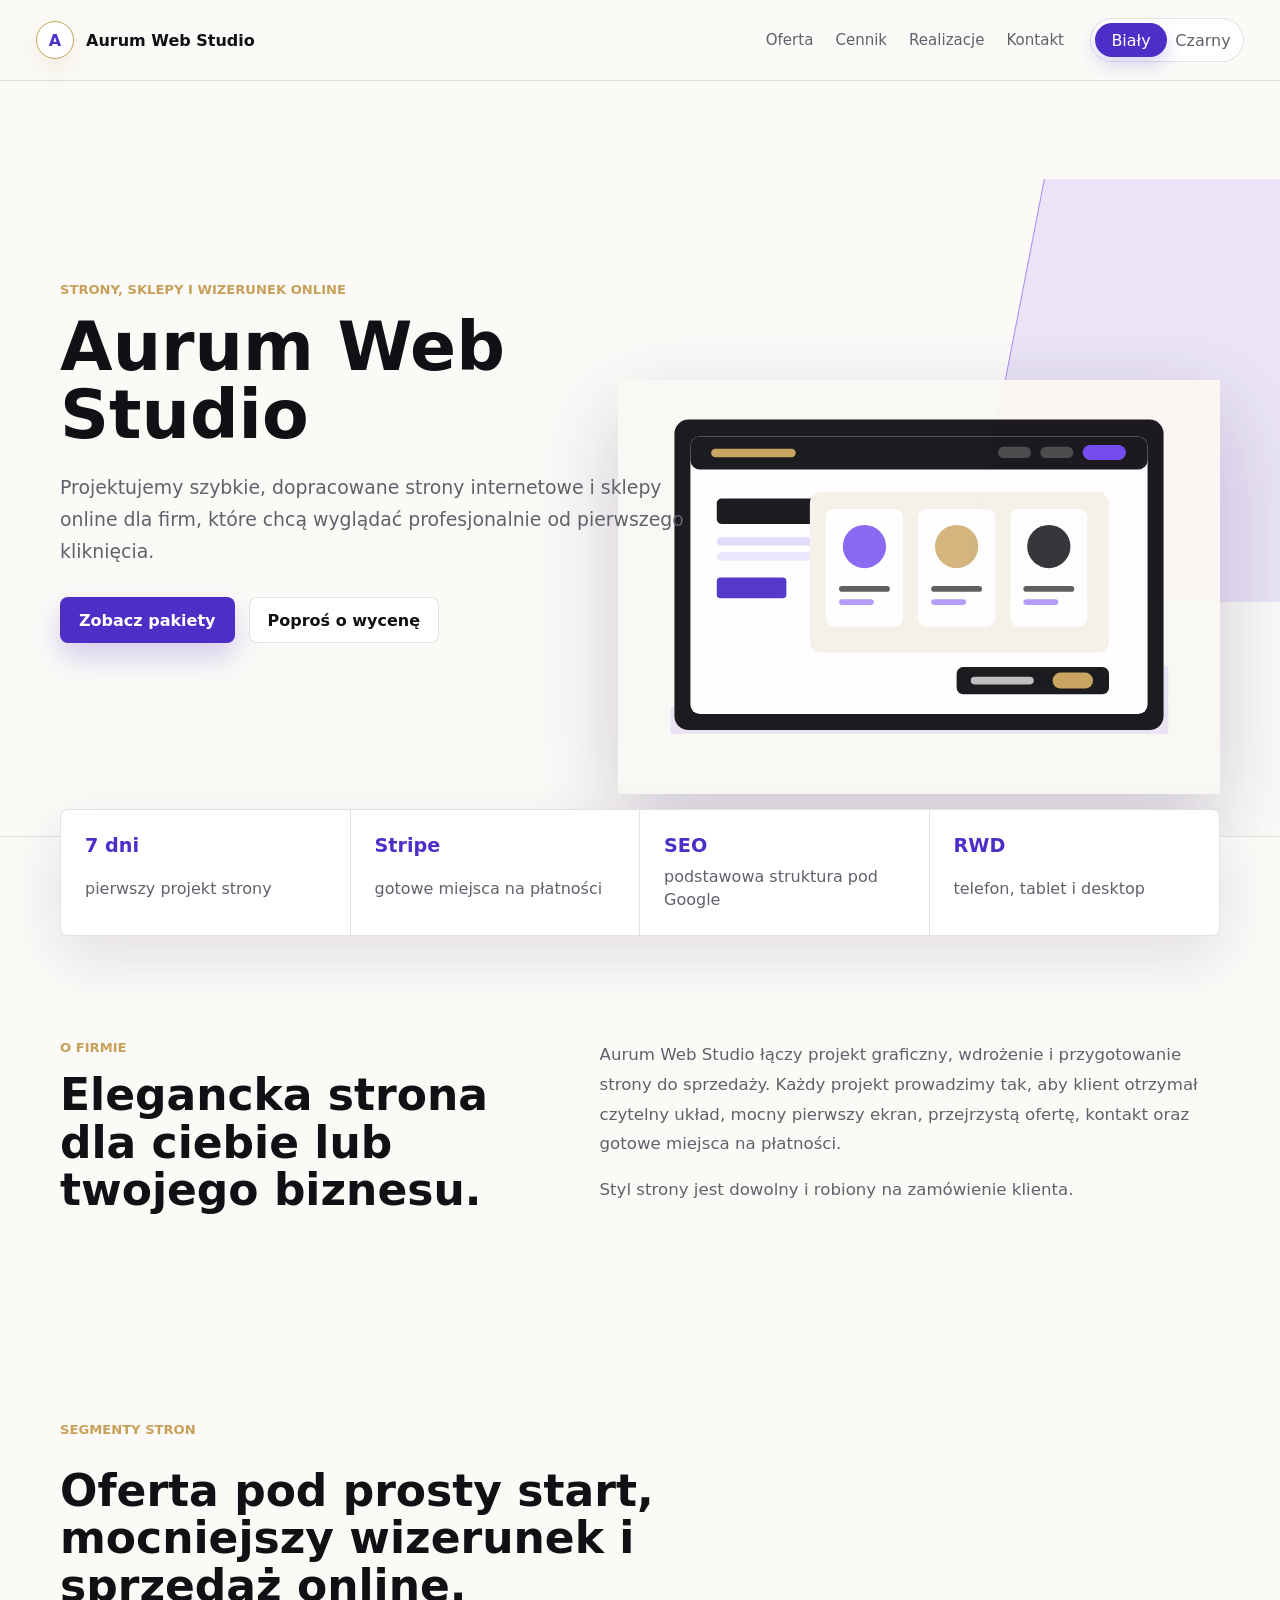
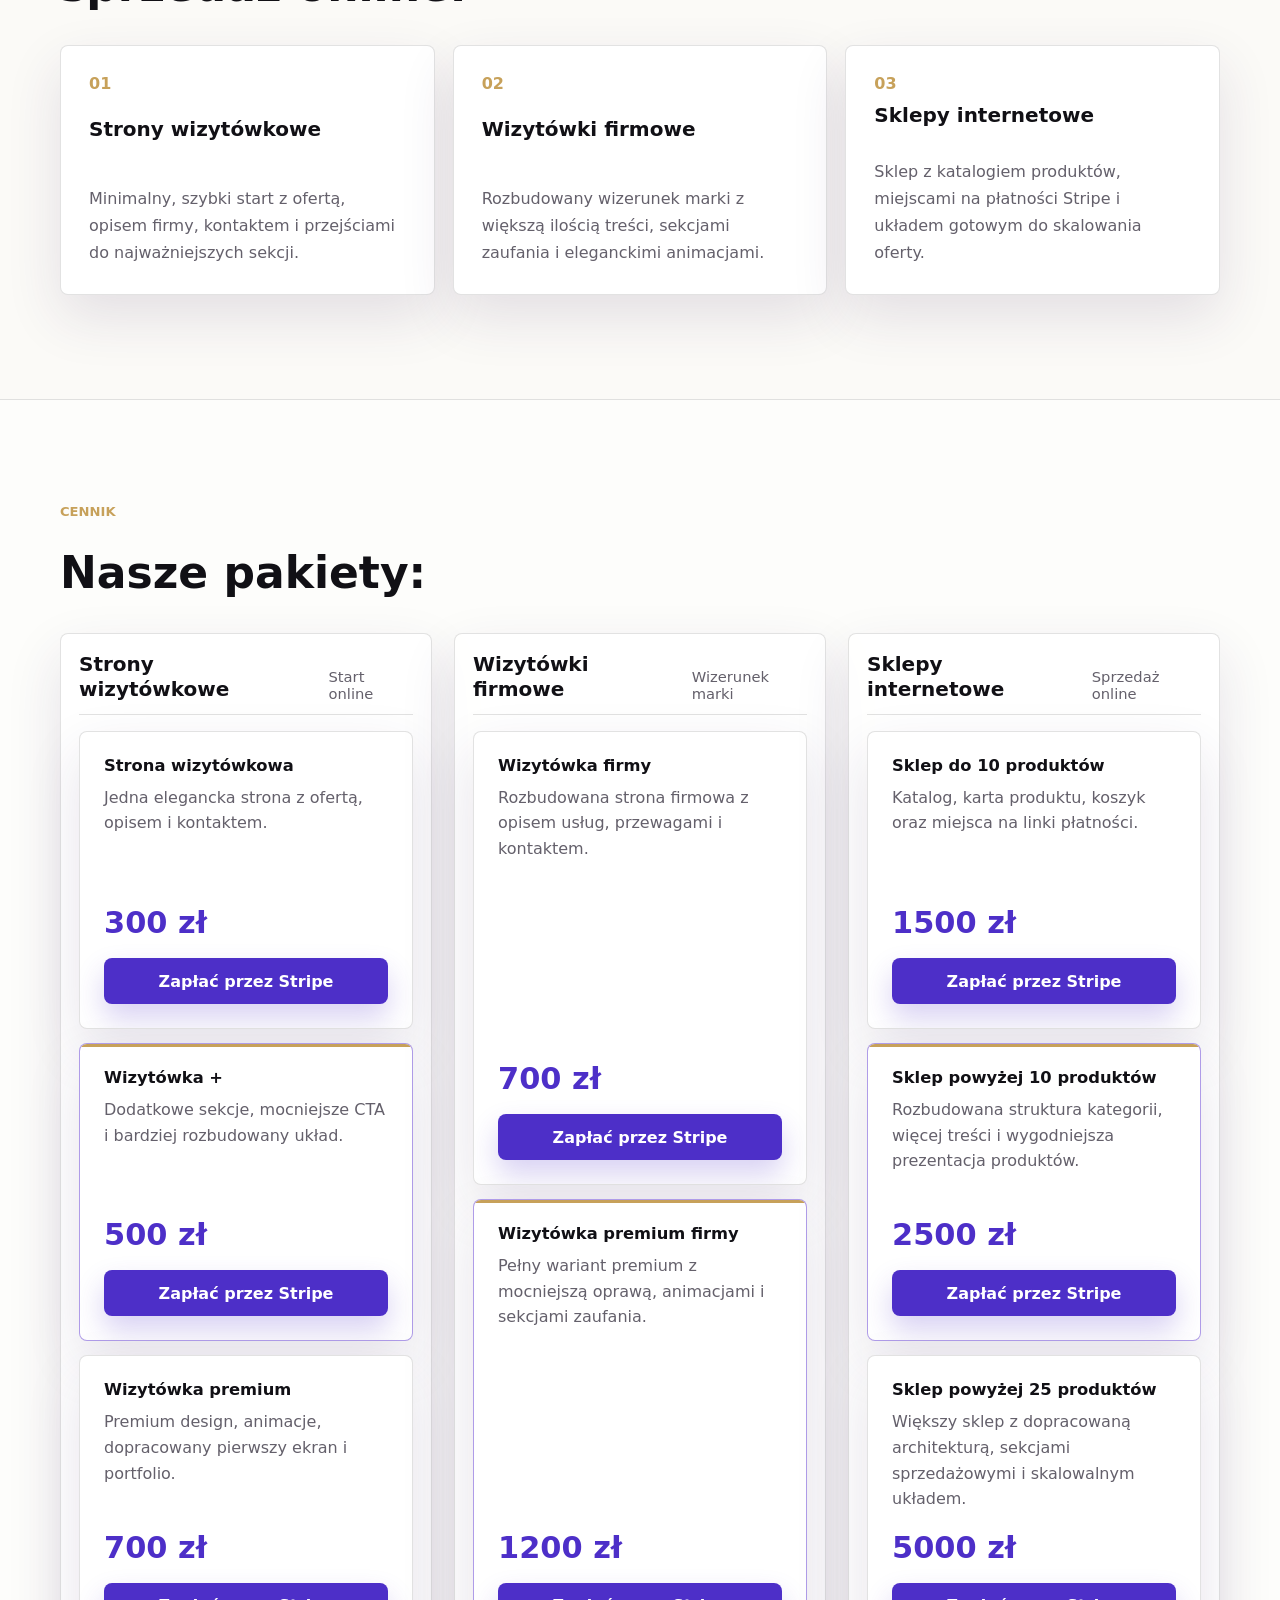
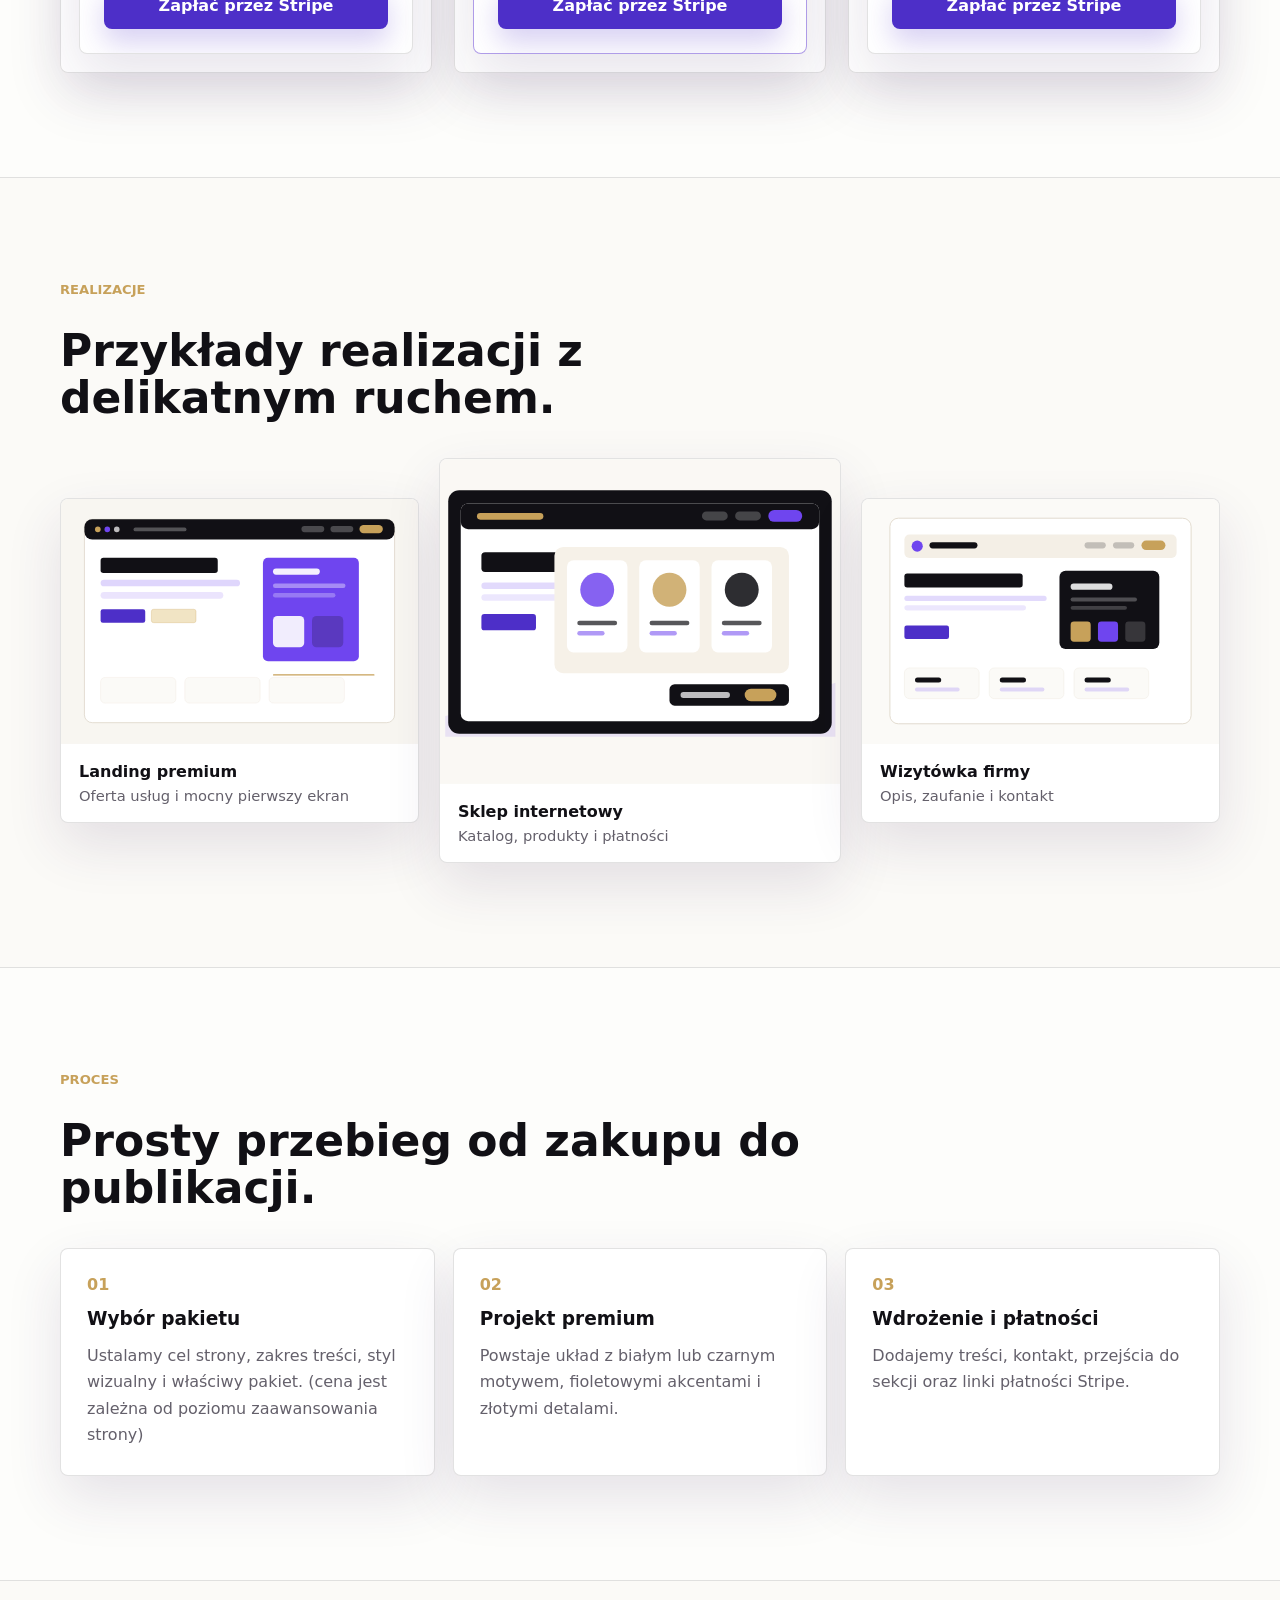
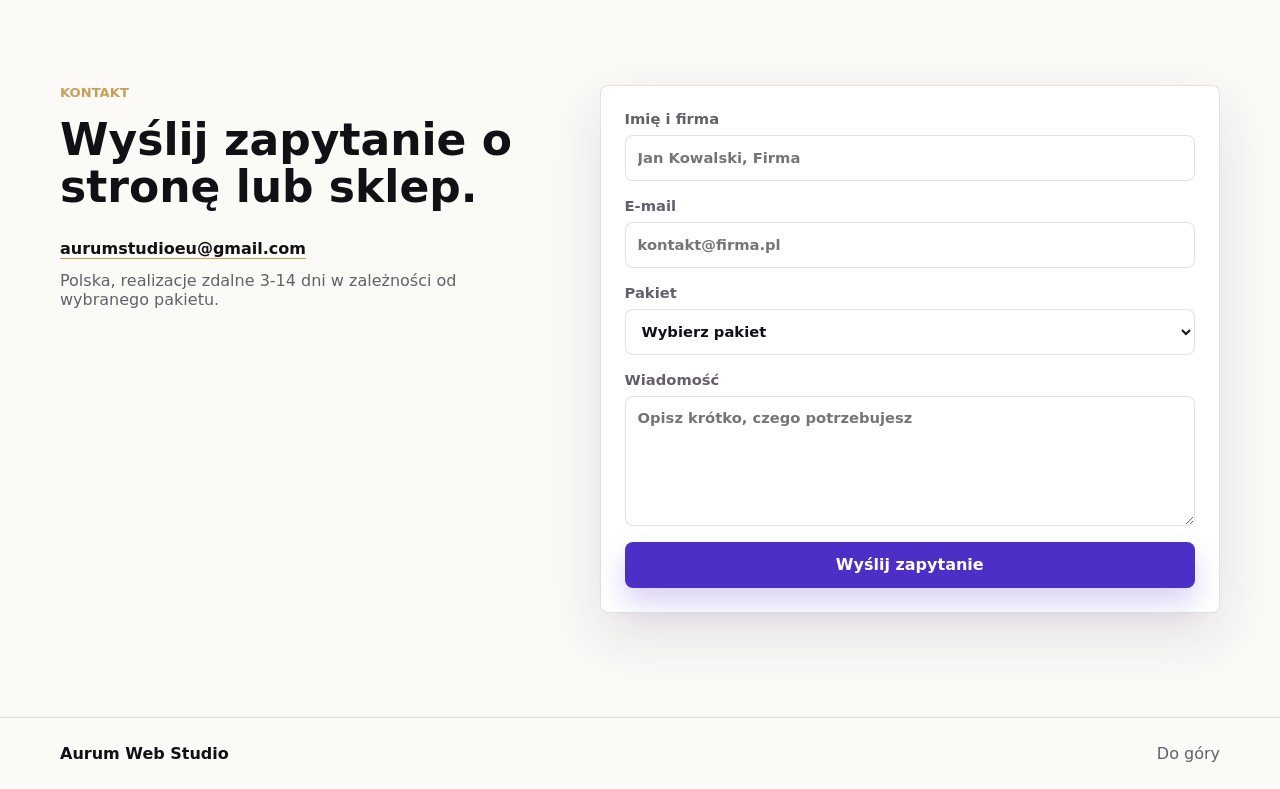
==== commit c489fbf5: "Add files via upload" ====
--- a/index.html
+++ b/index.html
@@ -293,7 +293,7 @@
             <p class="eyebrow">Kontakt</p>
             <h2>Wyślij zapytanie o stronę lub sklep.</h2>
             <div class="contact-details">
-              <a href="mailto:aurumstudio@gmail.com">aurumstudio@gmail.com</a>
+              <a href="mailto:aurumstudioeu@gmail.com">aurumstudioeu@gmail.com</a>
               <span>Polska, realizacje zdalne 3-14 dni w zależności od wybranego pakietu.</span>
             </div>
           </div>
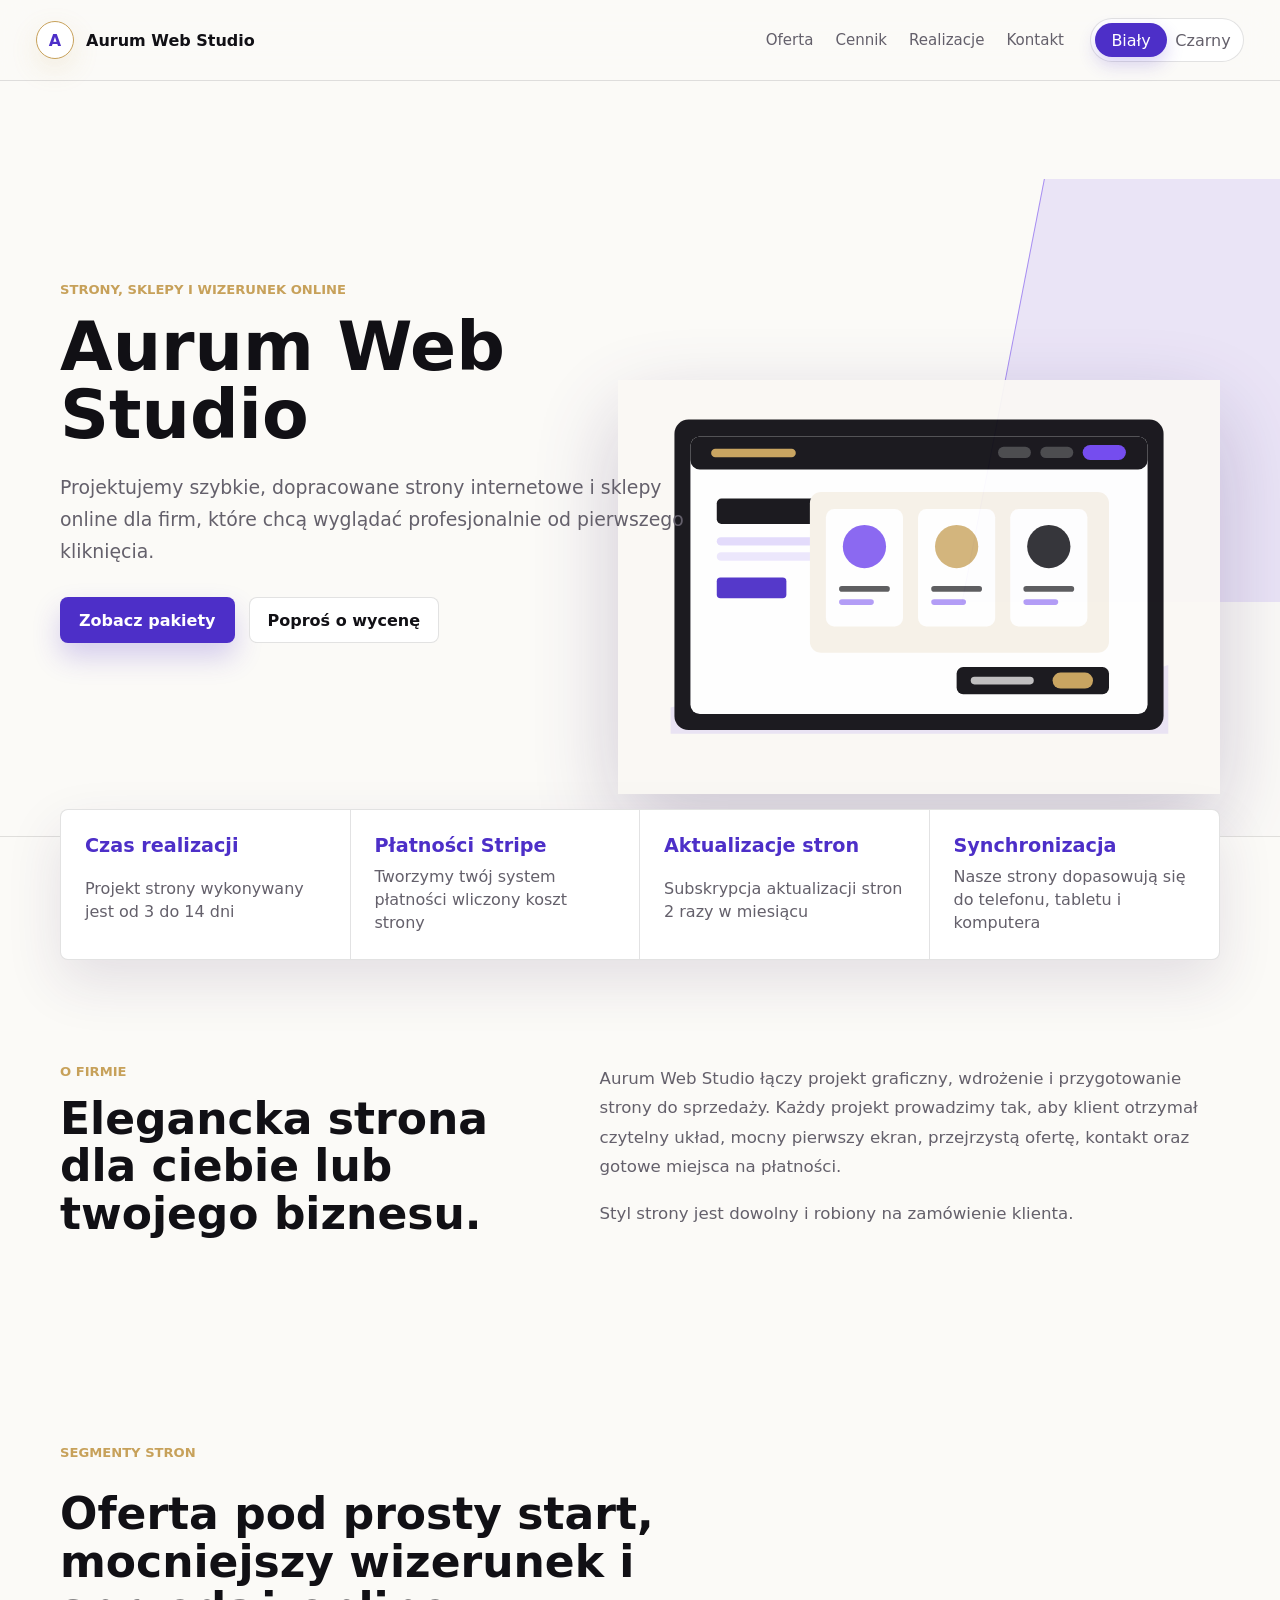
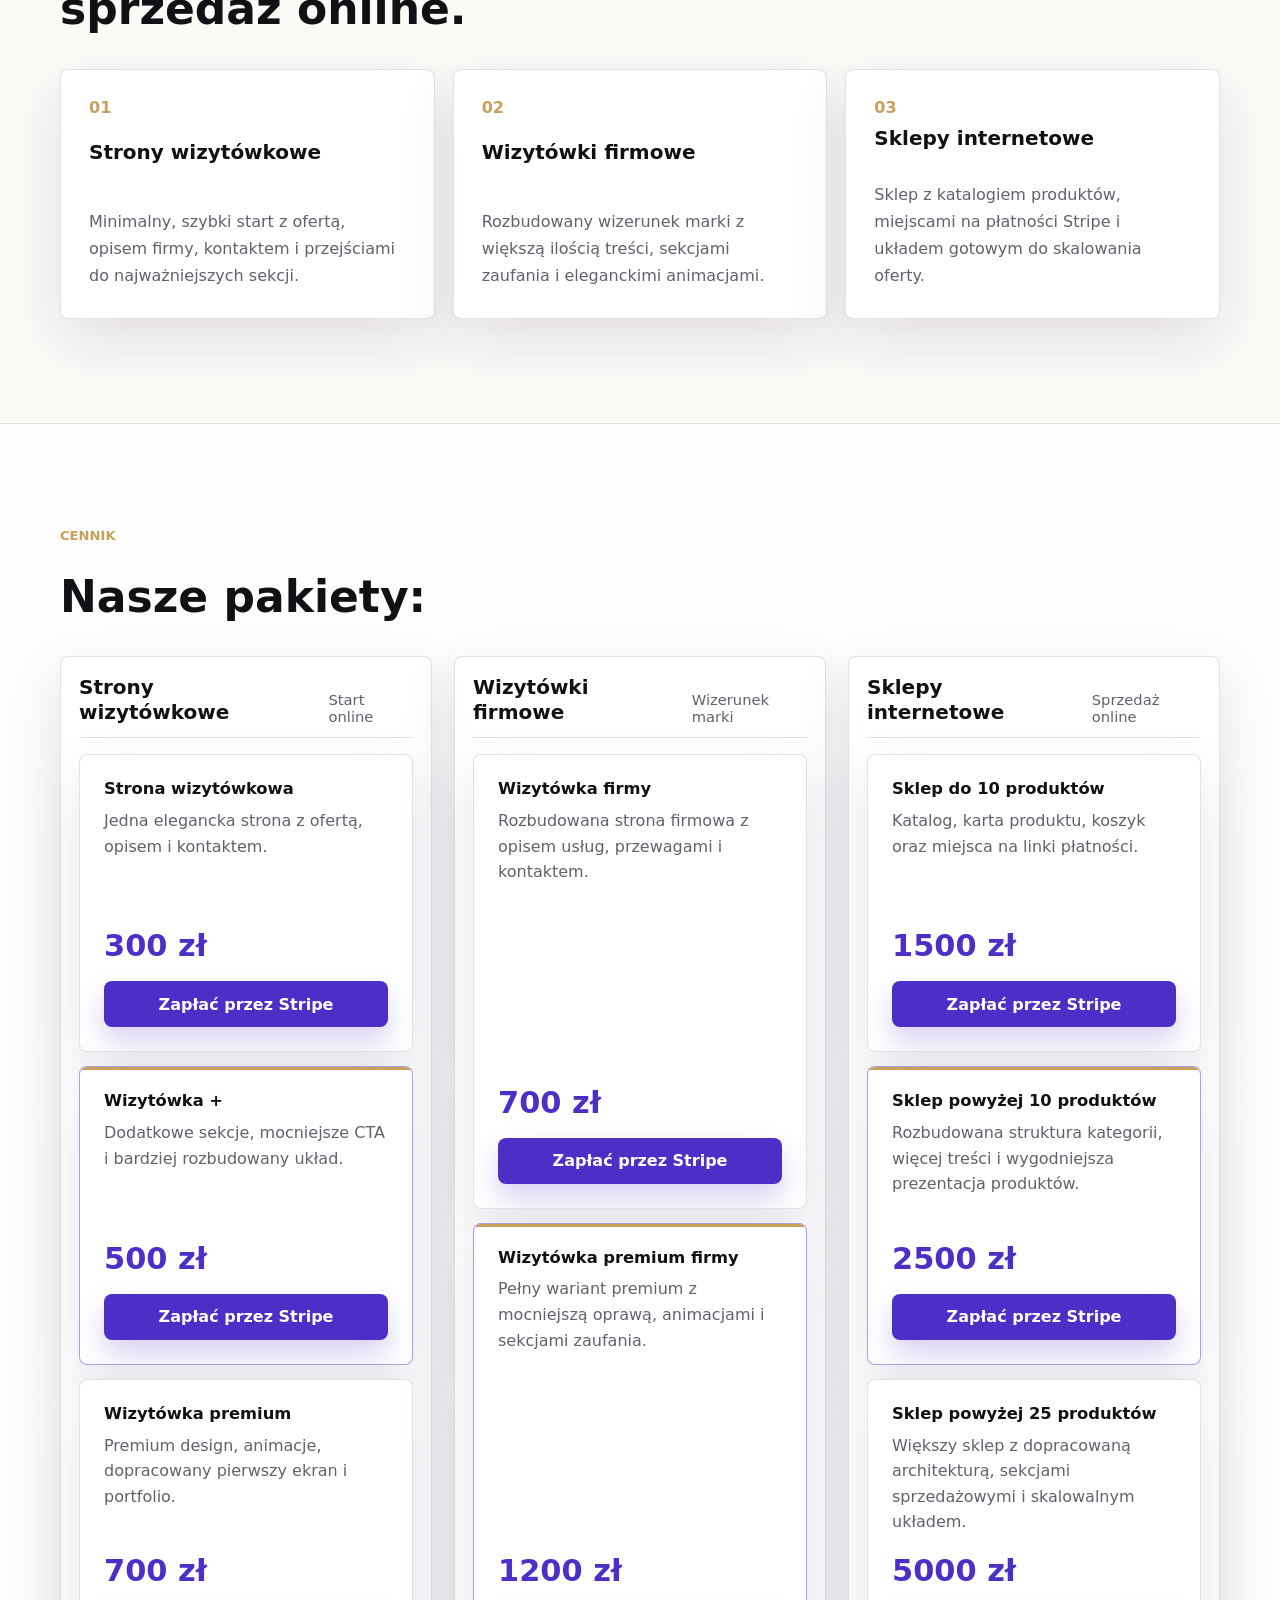
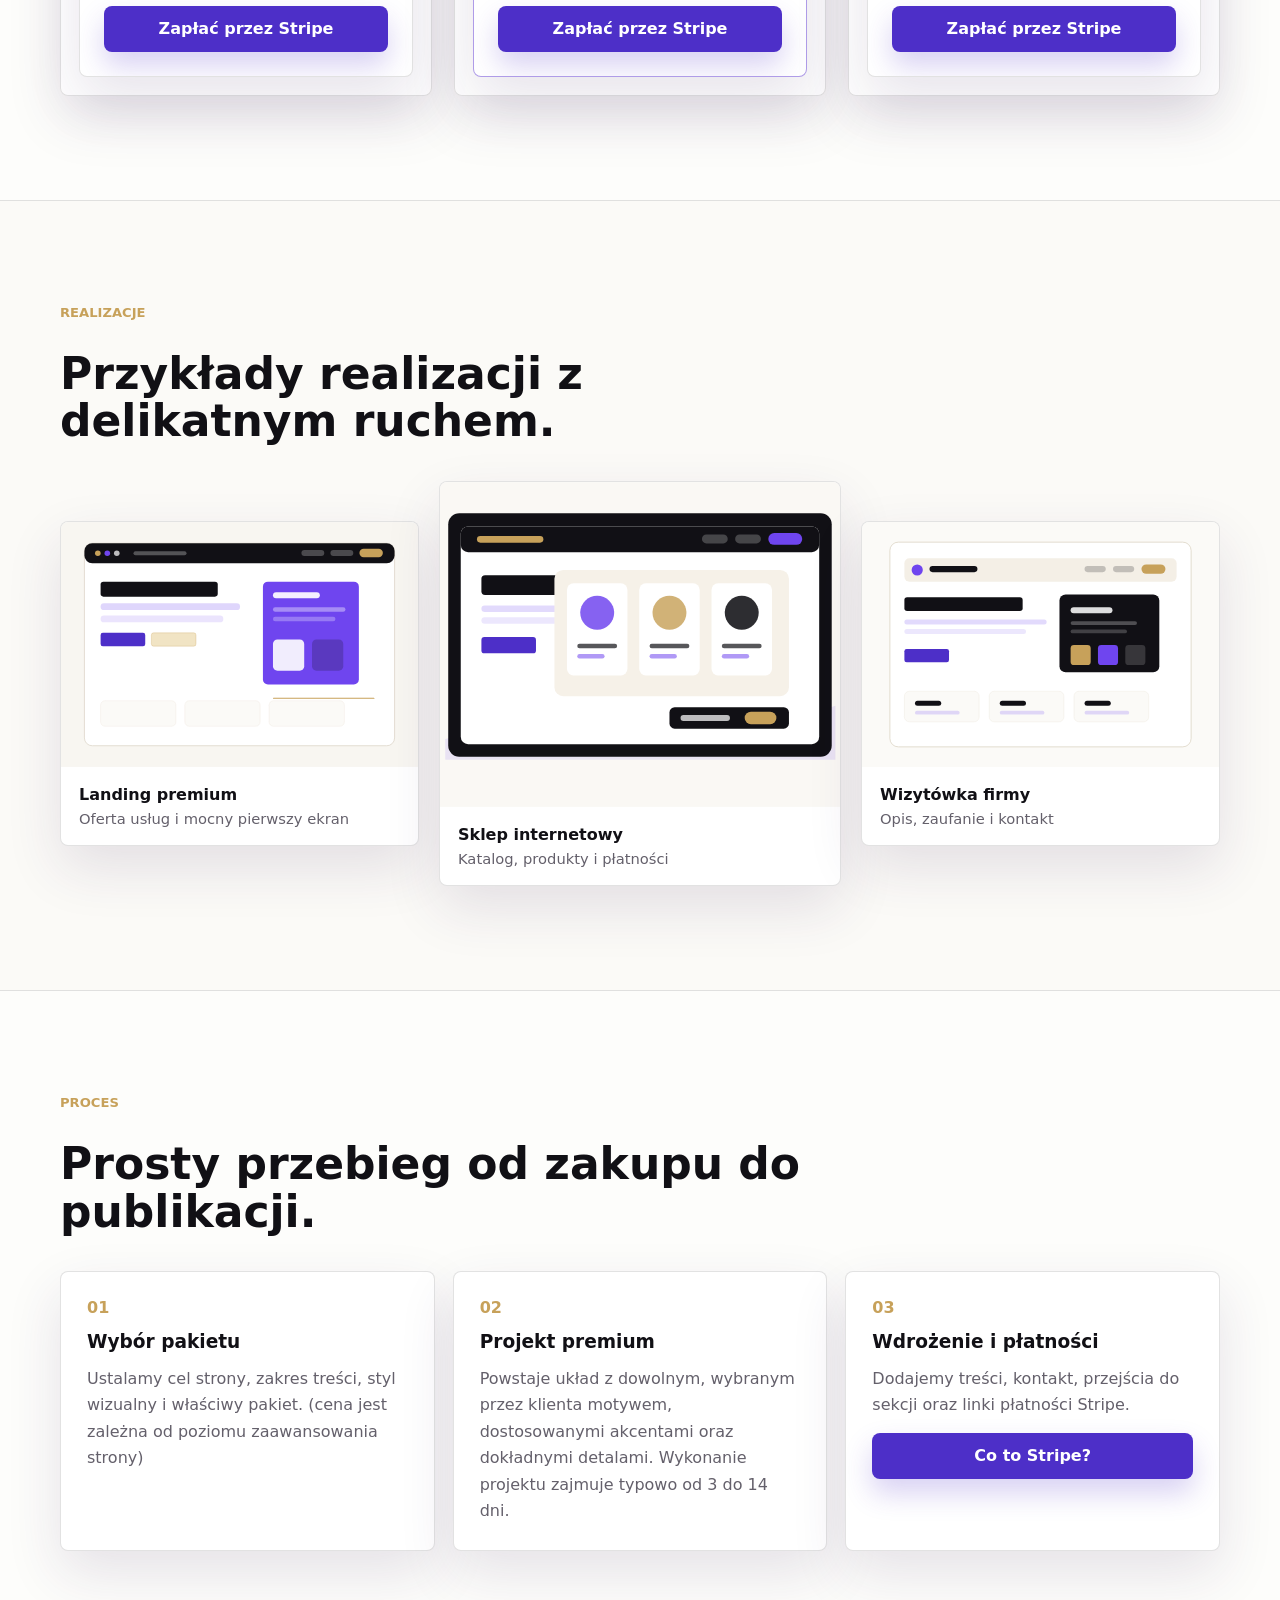
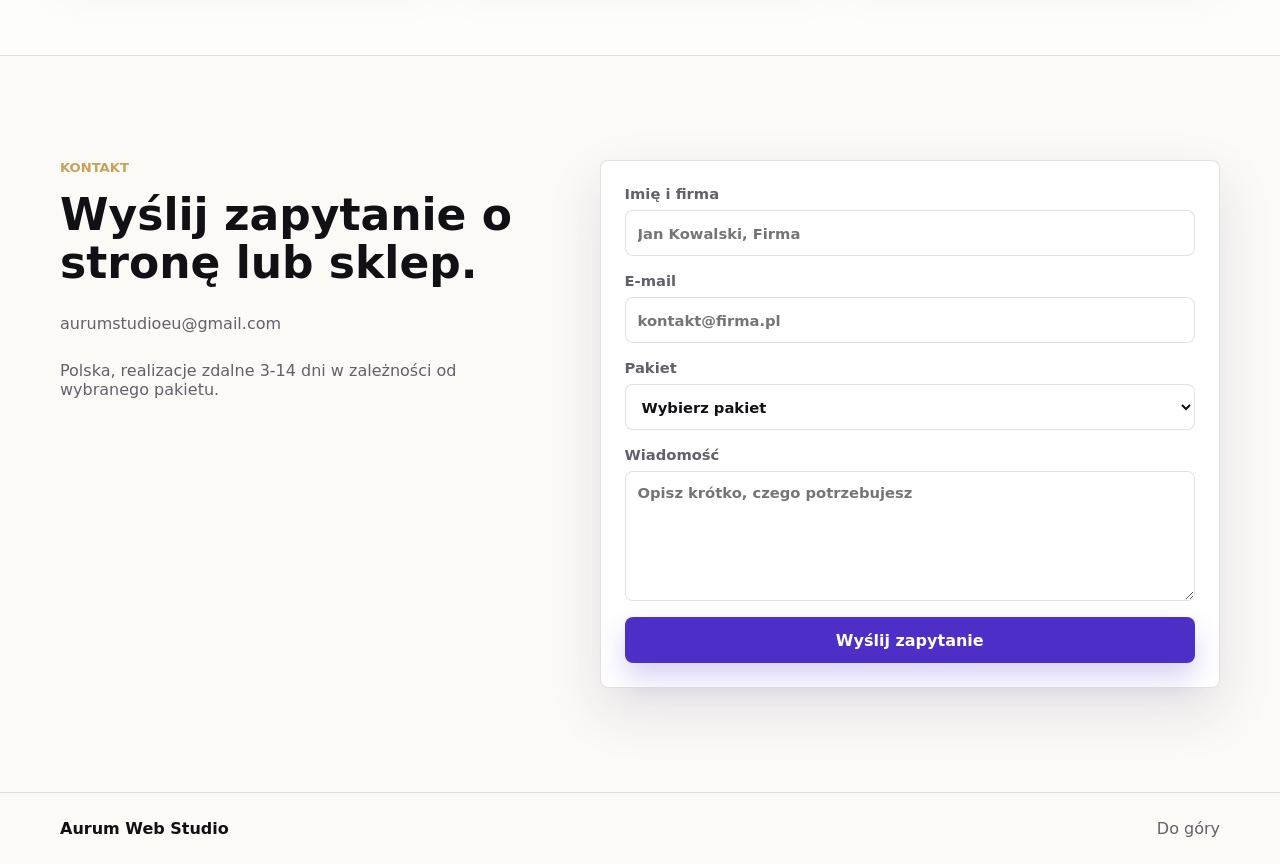
==== commit 841eb010: "Add files via upload" ====
--- a/index.html
+++ b/index.html
@@ -1,7 +1,7 @@
 <!doctype html>
 <html lang="pl" data-theme="light">
   <head>
-    <link rel="icon" type="image/png" href="/favicon.png">
+    <link rel="icon" type="image/png" href="favicon.png">
     <meta charset="utf-8" />
     <meta name="viewport" content="width=device-width, initial-scale=1" />
     <meta
@@ -62,20 +62,20 @@
 
       <section class="trust-strip" aria-label="Zakres realizacji" data-reveal>
         <div class="trust-item">
-          <strong>7 dni</strong>
-          <span>pierwszy projekt strony</span>
+          <strong>Czas realizacji</strong>
+          <span>Projekt strony wykonywany jest od 3 do 14 dni</span>
         </div>
         <div class="trust-item">
-          <strong>Stripe</strong>
-          <span>gotowe miejsca na płatności</span>
+          <strong>Płatności Stripe</strong>
+          <span>Tworzymy twój system płatności wliczony koszt strony</span>
         </div>
         <div class="trust-item">
-          <strong>SEO</strong>
-          <span>podstawowa struktura pod Google</span>
+          <strong>Aktualizacje stron</strong>
+          <span>Subskrypcja aktualizacji stron 2 razy w miesiącu</span>
         </div>
         <div class="trust-item">
-          <strong>RWD</strong>
-          <span>telefon, tablet i desktop</span>
+          <strong>Synchronizacja</strong>
+          <span>Nasze strony dopasowują się do telefonu, tabletu i komputera</span>
         </div>
       </section>
 
@@ -276,29 +276,30 @@
             <li data-reveal>
               <span>02</span>
               <strong>Projekt premium</strong>
-              <p>Powstaje układ z białym lub czarnym motywem, fioletowymi akcentami i złotymi detalami.</p>
+              <p>Powstaje układ z dowolnym, wybranym przez klienta motywem, dostosowanymi akcentami oraz dokładnymi detalami. Wykonanie projektu zajmuje typowo od 3 do 14 dni.</p>
             </li>
             <li data-reveal>
               <span>03</span>
               <strong>Wdrożenie i płatności</strong>
               <p>Dodajemy treści, kontakt, przejścia do sekcji oraz linki płatności Stripe.</p>
+              <a href="https://stripe.com" class="stripe-button">Co to Stripe?</a>
             </li>
           </ol>
         </div>
       </section>
 
-      <section class="contact-section section-pad" id="kontakt">
+<section class="contact-section section-pad" id="kontakt">
         <div class="section-shell contact-grid">
           <div data-reveal>
             <p class="eyebrow">Kontakt</p>
             <h2>Wyślij zapytanie o stronę lub sklep.</h2>
             <div class="contact-details">
-              <a href="mailto:aurumstudioeu@gmail.com">aurumstudioeu@gmail.com</a>
+              <p class="contact-email">aurumstudioeu@gmail.com</p>
               <span>Polska, realizacje zdalne 3-14 dni w zależności od wybranego pakietu.</span>
             </div>
           </div>
 
-          <form class="contact-form" id="contactForm" data-reveal>
+          <form action="https://formspree.io/f/xeedzzwy" method="POST" class="contact-form" id="contactForm" data-reveal>
             <label>
               <span>Imię i firma</span>
               <input name="name" type="text" placeholder="Jan Kowalski, Firma" required />
@@ -311,14 +312,14 @@
               <span>Pakiet</span>
               <select name="package" required>
                 <option value="">Wybierz pakiet</option>
-                <option>Strona wizytówkowa - 300 zł</option>
-                <option>Wizytówka + - 500 zł</option>
-                <option>Wizytówka premium - 700 zł</option>
-                <option>Wizytówka firmy - 700 zł</option>
-                <option>Wizytówka premium firmy - 1200 zł</option>
-                <option>Sklep do 10 produktów - 1500 zł</option>
-                <option>Sklep powyżej 10 produktów - 2500 zł</option>
-                <option>Sklep powyżej 25 produktów - 5000 zł</option>
+                <option value="Strona wizytówkowa - 300 zł">Strona wizytówkowa - 300 zł</option>
+                <option value="Wizytówka + - 500 zł">Wizytówka + - 500 zł</option>
+                <option value="Wizytówka premium - 700 zł">Wizytówka premium - 700 zł</option>
+                <option value="Wizytówka firmy - 700 zł">Wizytówka firmy - 700 zł</option>
+                <option value="Wizytówka premium firmy - 1200 zł">Wizytówka premium firmy - 1200 zł</option>
+                <option value="Sklep do 10 produktów - 1500 zł">Sklep do 10 produktów - 1500 zł</option>
+                <option value="Sklep powyżej 10 produktów - 2500 zł">Sklep powyżej 10 produktów - 2500 zł</option>
+                <option value="Sklep powyżej 25 produktów - 5000 zł">Sklep powyżej 25 produktów - 5000 zł</option>
               </select>
             </label>
             <label>
